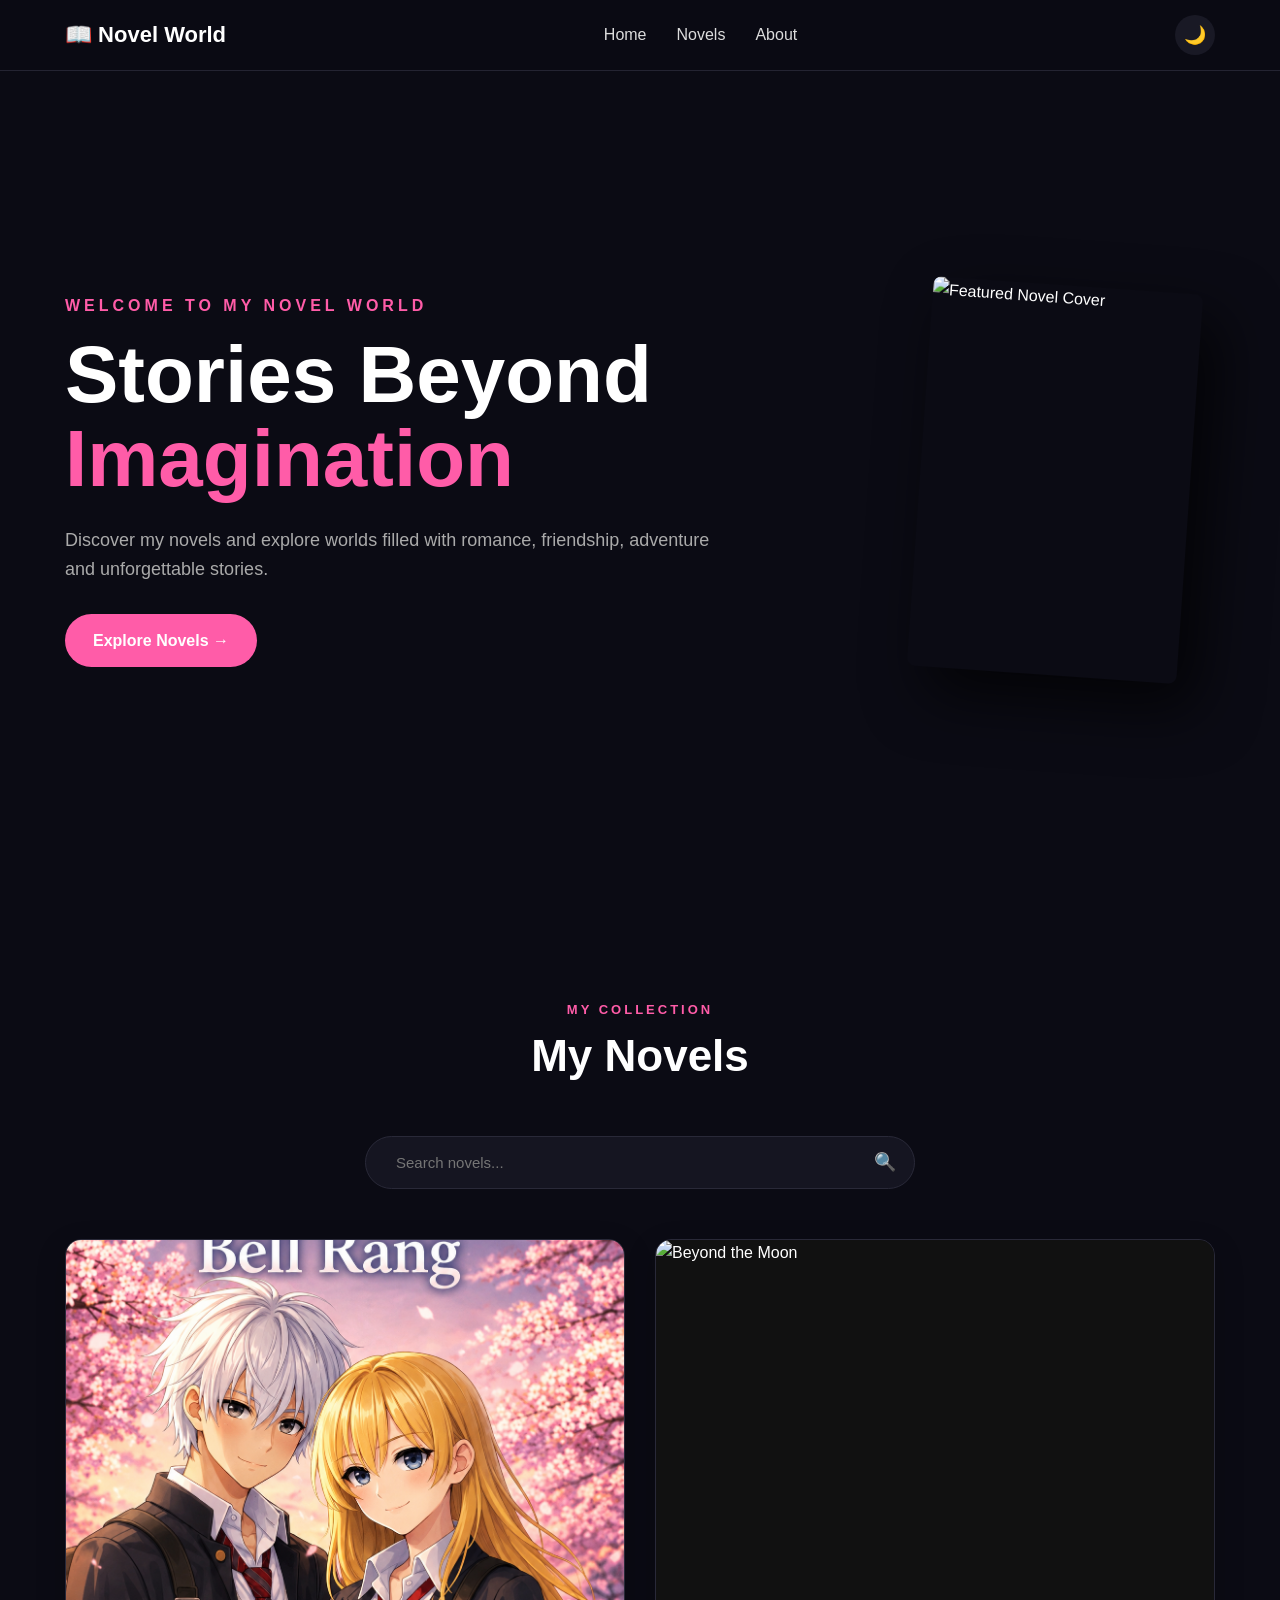
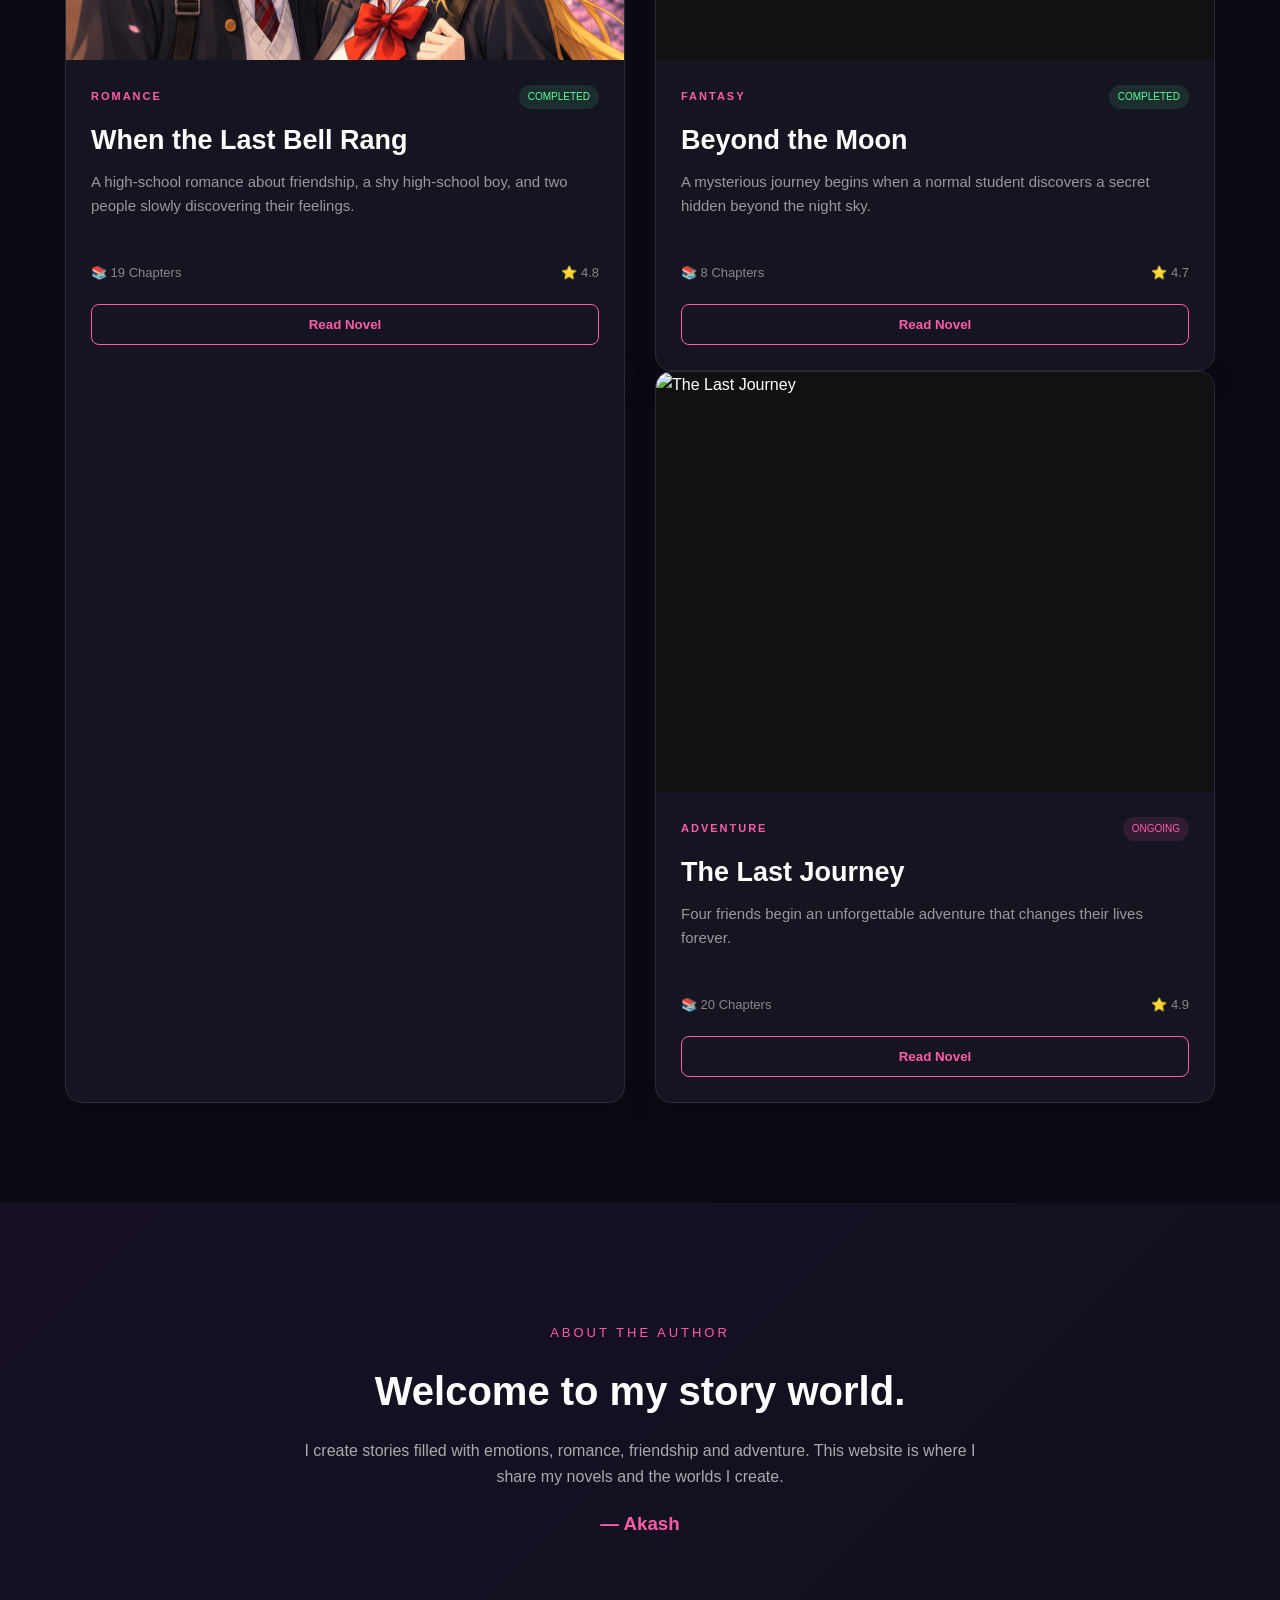
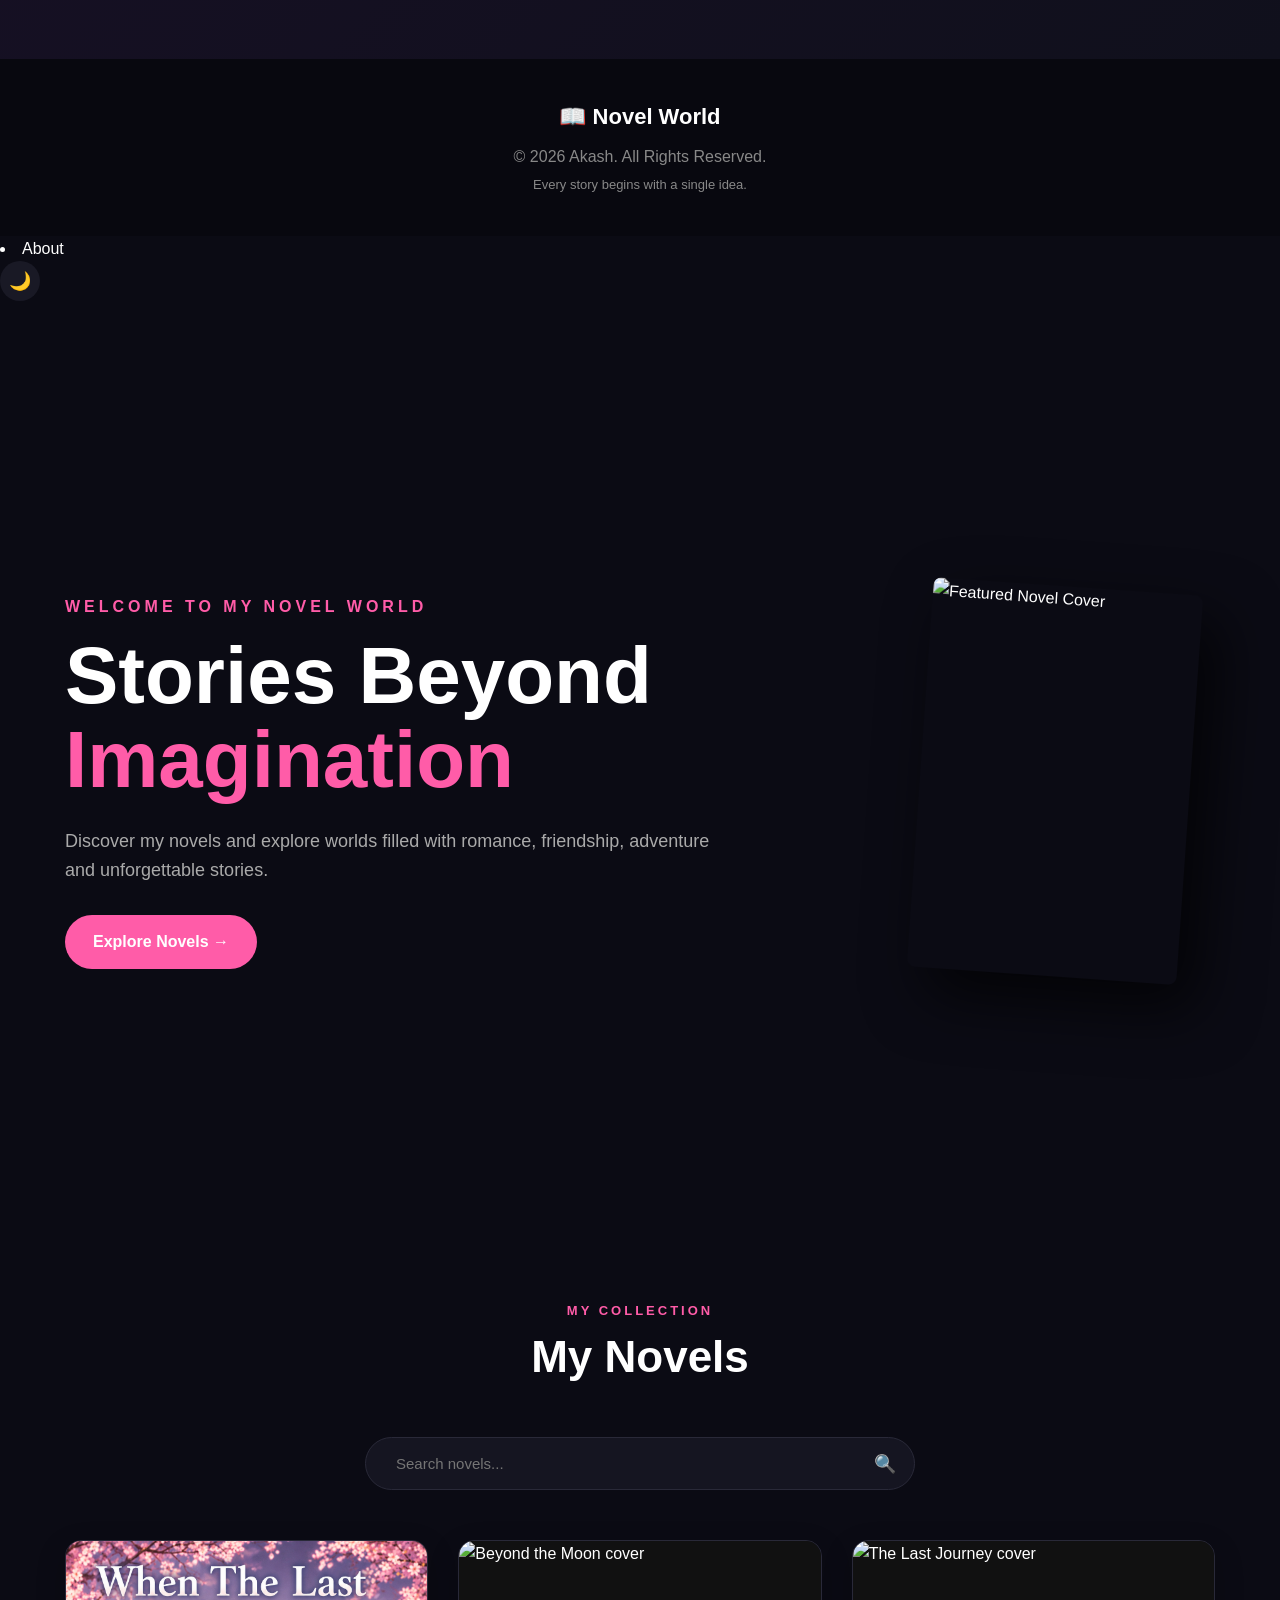
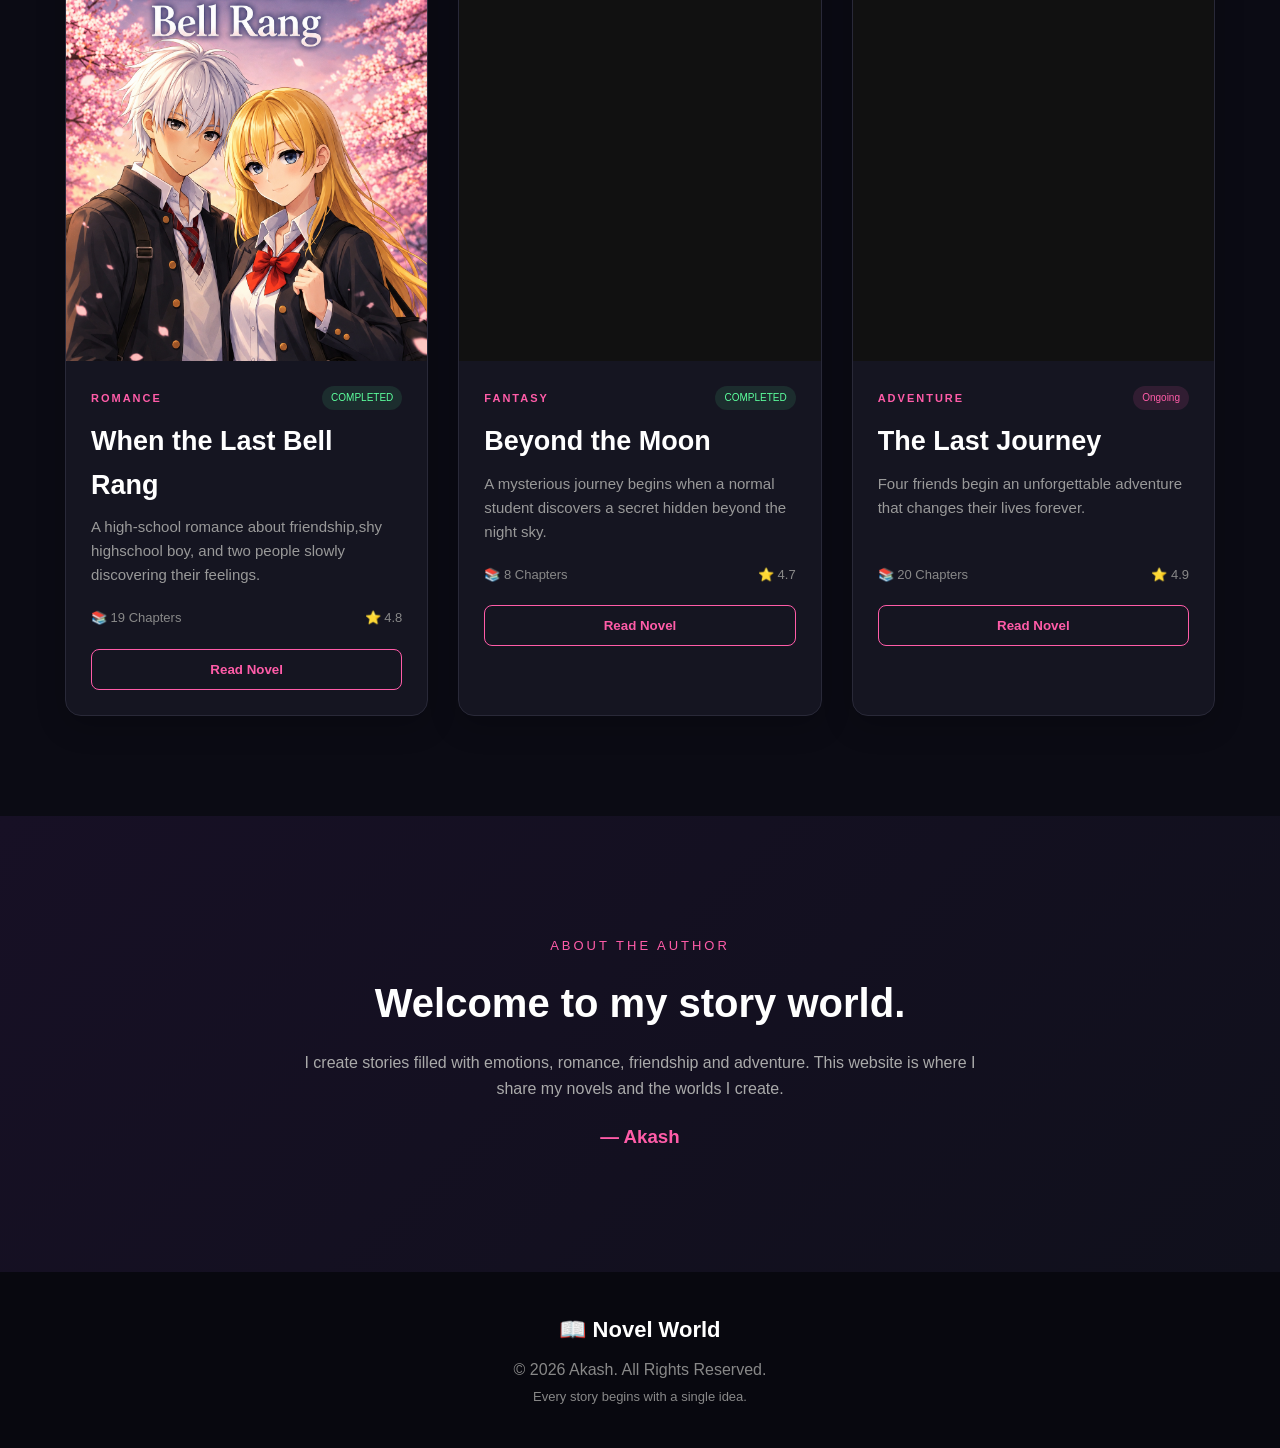
==== index.html @ 4c1ea181 "Update index.html" ====
<!DOCTYPE html>
<html lang="en">

<head>
    <meta charset="UTF-8">
    <meta name="viewport" content="width=device-width, initial-scale=1.0">

    <title>Akash's Novel World</title>

    <link rel="stylesheet" href="style.css">
</head>

<body>

    <!-- Cherry Blossom Particle Layer -->
    <div id="cherry-blossoms"></div>


    <!-- ================= NAVBAR ================= -->

    <header>

        <nav class="navbar">

            <a href="#home" class="logo">
                📖 Novel World
            </a>

            <ul class="nav-links">

                <li>
                    <a href="#home">Home</a>
                </li>

                <li>
                    <a href="#novels">Novels</a>
                </li>

                <li>
                    <a href="#about">About</a>
                </li>

            </ul>

            <button
                id="themeBtn"
                class="theme-btn"
                aria-label="Change theme">
                🌙
            </button>

        </nav>

    </header>


    <!-- ================= HERO ================= -->

    <main>

        <section id="home" class="hero">

            <div class="hero-content">

                <p class="welcome">
                    WELCOME TO MY NOVEL WORLD
                </p>

                <h1>
                    Stories Beyond
                    <span>Imagination</span>
                </h1>

                <p class="hero-description">
                    Discover my novels and explore worlds
                    filled with romance, friendship,
                    adventure and unforgettable stories.
                </p>

                <a
                    href="#novels"
                    class="main-btn">
                    Explore Novels →
                </a>

            </div>


            <div class="hero-book">

                <div class="featured-cover">

                    <img
                        src="images/novel1.jpg"
                        alt="Featured Novel Cover">

                </div>

            </div>

        </section>


        <!-- ================= NOVELS ================= -->

        <section id="novels" class="section">

            <div class="section-title">

                <p>
                    MY COLLECTION
                </p>

                <h2>
                    My Novels
                </h2>

            </div>


            <!-- SEARCH -->

            <div class="search-box">

                <input
                    type="search"
                    id="searchInput"
                    placeholder="Search novels..."
                    autocomplete="off">

                <span>
                    🔍
                </span>

            </div>


            <!-- ================= NOVEL CARDS ================= -->

            <div
                id="novelContainer"
                class="novel-container">


                <!-- ================= NOVEL 1 ================= -->

                <article class="novel-card">

                    <div class="novel-cover">

                        <img
                            src="file_00000000d540820791bed1ce25567cfc.png"
                            alt="When the Last Bell Rang">

                    </div>


                    <div class="novel-info">

                        <div class="novel-top">

                            <span class="genre">
                                ROMANCE
                            </span>

                            <span class="status completed">
                                COMPLETED
                            </span>

                        </div>


                        <h3>
                            When the Last Bell Rang
                        </h3>


                        <p>
                            A high-school romance about
                            friendship, a shy high-school boy,
                            and two people slowly discovering
                            their feelings.
                        </p>


                        <div class="novel-meta">

                            <span>
                                📚 19 Chapters
                            </span>

                            <span>
                                ⭐ 4.8
                            </span>

                        </div>


                        <!-- FIXED BUTTON -->

                        <button
                            class="read-btn"
                            <a href="whenthelastbellrang.html"><a>

                            Read Novel

                        </button>

                    </div>

                </article>


                <!-- ================= NOVEL 2 ================= -->

                <article class="novel-card">

                    <div class="novel-cover">

                        <img
                            src="images/novel2.jpg"
                            alt="Beyond the Moon">

                    </div>


                    <div class="novel-info">

                        <div class="novel-top">

                            <span class="genre">
                                FANTASY
                            </span>

                            <span class="status completed">
                                COMPLETED
                            </span>

                        </div>


                        <h3>
                            Beyond the Moon
                        </h3>


                        <p>
                            A mysterious journey begins
                            when a normal student discovers
                            a secret hidden beyond the
                            night sky.
                        </p>


                        <div class="novel-meta">

                            <span>
                                📚 8 Chapters
                            </span>

                            <span>
                                ⭐ 4.7
                            </span>

                        </div>


                        <button
                            class="read-btn"
                            data-page="beyond-the-moon.html">

                            Read Novel

                        </button>

                    </div>

                </article>


                <!-- ================= NOVEL 3 ================= -->

                <article class="novel-card">

                    <div class="novel-cover">

                        <img
                            src="images/novel3.jpg"
                            alt="The Last Journey">

                    </div>


                    <div class="novel-info">

                        <div class="novel-top">

                            <span class="genre">
                                ADVENTURE
                            </span>

                            <span class="status">
                                ONGOING
                            </span>

                        </div>


                        <h3>
                            The Last Journey
                        </h3>


                        <p>
                            Four friends begin an
                            unforgettable adventure
                            that changes their lives
                            forever.
                        </p>


                        <div class="novel-meta">

                            <span>
                                📚 20 Chapters
                            </span>

                            <span>
                                ⭐ 4.9
                            </span>

                        </div>


                        <button
                            class="read-btn"
                            data-page="the-last-journey.html">

                            Read Novel

                        </button>

                    </div>

                </article>


            </div>


            <!-- NO SEARCH RESULT -->

            <p
                id="noResults"
                class="no-results">

                No novels found.

            </p>

        </section>


        <!-- ================= ABOUT ================= -->

        <section id="about" class="about">

            <div class="about-content">

                <p>
                    ABOUT THE AUTHOR
                </p>

                <h2>
                    Welcome to my story world.
                </h2>

                <p>
                    I create stories filled with
                    emotions, romance, friendship
                    and adventure.

                    This website is where I share
                    my novels and the worlds I create.
                </p>

                <h3>
                    — Akash
                </h3>

            </div>

        </section>

    </main>


    <!-- ================= FOOTER ================= -->

    <footer>

        <div class="logo">
            📖 Novel World
        </div>

        <p>
            © 2026 Akash. All Rights Reserved.
        </p>

        <p class="footer-text">
            Every story begins with a single idea.
        </p>

    </footer>


    <!-- JAVASCRIPT -->

    <script src="script.js"></script>

</body>

            </html>                <li>
                    <a href="#about">About</a>
                </li>

            </ul>

            <button
                id="themeBtn"
                class="theme-btn"
                aria-label="Change theme">
                🌙
            </button>

        </nav>

    </header>


    <!-- ================= HERO ================= -->

    <main>

        <section id="home" class="hero">

            <div class="hero-content">

                <p class="welcome">
                    WELCOME TO MY NOVEL WORLD
                </p>

                <h1>
                    Stories Beyond
                    <span>Imagination</span>
                </h1>

                <p class="hero-description">
                    Discover my novels and explore worlds
                    filled with romance, friendship,
                    adventure and unforgettable stories.
                </p>

                <a
                    href="#novels"
                    class="main-btn">
                    Explore Novels →
                </a>

            </div>


            <div class="hero-book">

                <div class="featured-cover">

                    <img
                        src="images/novel1.jpg"
                        alt="Featured Novel Cover">

                </div>

            </div>

        </section>


        <!-- ================= NOVELS ================= -->

        <section
            id="novels"
            class="section">

            <div class="section-title">

                <p>
                    MY COLLECTION
                </p>

                <h2>
                    My Novels
                </h2>

            </div>


            <!-- SEARCH -->

            <div class="search-box">

                <input
                    type="search"
                    id="searchInput"
                    placeholder="Search novels..."
                    autocomplete="off">

                <span>
                    🔍
                </span>

            </div>


            <!-- NOVEL CARDS -->

            <div
                id="novelContainer"
                class="novel-container">


                <!-- NOVEL 1 -->

                <article class="novel-card">

                    <div class="novel-cover">

                        <img
                            src="file_00000000d540820791bed1ce25567cfc.png"
                            alt="whenthelastbellrang.html">

                    </div>


                    <div class="novel-info">

                        <div class="novel-top">

                            <span class="genre">
                                ROMANCE
                            </span>

                            <span class="status completed">
                                COMPLETED
                            </span>

                        </div>


                        <h3>
                            When the Last Bell Rang
                        </h3>


                        <p>
                            A high-school romance about
                            friendship,shy highschool boy,
                            and two people slowly discovering
                            their feelings.
                        </p>


                        <div class="novel-meta">

                            <span>
                                📚 19 Chapters
                            </span>

                            <span>
                                ⭐ 4.8
                            </span>

                        </div>


                        <button
                            class="read-btn"
                            data-novel="whenthelastbellrang.html">

                            Read Novel

                        </button>

                    </div>

                </article>


                <!-- NOVEL 2 -->

                <article class="novel-card">

                    <div class="novel-cover">

                        <img
                            src="images/novel2.jpg"
                            alt="Beyond the Moon cover">

                    </div>


                    <div class="novel-info">

                        <div class="novel-top">

                            <span class="genre">
                                FANTASY
                            </span>

                            <span class="status completed">
                                COMPLETED
                            </span>

                        </div>


                        <h3>
                            Beyond the Moon
                        </h3>


                        <p>
                            A mysterious journey begins
                            when a normal student discovers
                            a secret hidden beyond the
                            night sky.
                        </p>


                        <div class="novel-meta">

                            <span>
                                📚 8 Chapters
                            </span>

                            <span>
                                ⭐ 4.7
                            </span>

                        </div>


                        <button
                            class="read-btn"
                            data-novel="Beyond the Moon">

                            Read Novel

                        </button>

                    </div>

                </article>


                <!-- NOVEL 3 -->

                <article class="novel-card">

                    <div class="novel-cover">

                        <img
                            src="images/novel3.jpg"
                            alt="The Last Journey cover">

                    </div>


                    <div class="novel-info">

                        <div class="novel-top">

                            <span class="genre">
                                ADVENTURE
                            </span>

                            <span class="status ">
                                Ongoing
                            </span>

                        </div>


                        <h3>
                            The Last Journey
                        </h3>


                        <p>
                            Four friends begin an
                            unforgettable adventure
                            that changes their lives
                            forever.
                        </p>


                        <div class="novel-meta">

                            <span>
                                📚 20 Chapters
                            </span>

                            <span>
                                ⭐ 4.9
                            </span>

                        </div>


                        <button
                            class="read-btn"
                            data-novel="The Last Journey">

                            Read Novel

                        </button>

                    </div>

                </article>


            </div>


            <!-- NO SEARCH RESULT -->

            <p
                id="noResults"
                class="no-results">

                No novels found.

            </p>

        </section>


        <!-- ================= ABOUT ================= -->

        <section
            id="about"
            class="about">

            <div class="about-content">

                <p>
                    ABOUT THE AUTHOR
                </p>

                <h2>
                    Welcome to my story world.
                </h2>

                <p>
                    I create stories filled with
                    emotions, romance, friendship
                    and adventure.

                    This website is where I share
                    my novels and the worlds I create.
                </p>

                <h3>
                    — Akash
                </h3>

            </div>

        </section>

    </main>


    <!-- ================= FOOTER ================= -->

    <footer>

        <div class="logo">
            📖 Novel World
        </div>

        <p>
            © 2026 Akash. All Rights Reserved.
        </p>

        <p class="footer-text">
            Every story begins with a single idea.
        </p>

    </footer>


    <script src="script.js"></script>

</body>

</html>
---- style.css ----
/* =========================
   RESET
========================= */

* {
    margin: 0;
    padding: 0;
    box-sizing: border-box;
    scroll-behavior: smooth;
}


/* =========================
   BODY
========================= */

body {

    font-family:
        Arial,
        Helvetica,
        sans-serif;

    background: #0b0b14;

    color: #ffffff;

    line-height: 1.6;

    transition: 0.3s;

}

/* =========================
   CHERRY BLOSSOM PARTICLES
========================= */

#cherry-blossoms {
    position: fixed;
    inset: 0;

    width: 100%;
    height: 100%;

    pointer-events: none;

    overflow: hidden;

    z-index: 999;
}


/* Individual petal */

.cherry-petal {
    position: absolute;

    top: -40px;

    width: 12px;
    height: 9px;

    background: #ffb7d5;

    border-radius: 100% 0 100% 0;

    opacity: 0.8;

    filter:
        drop-shadow(
            0 0 3px rgba(255, 150, 190, 0.5)
        );

    animation:
        petalFall linear infinite,
        petalSway ease-in-out infinite alternate;

}


/* Falling movement */

@keyframes petalFall {

    0% {

        transform:
            translate3d(
                0,
                -50px,
                0
            )
            rotate(0deg);

    }

    100% {

        transform:
            translate3d(
                var(--fall-x),
                110vh,
                0
            )
            rotate(720deg);

    }

}


/* Side-to-side movement */

@keyframes petalSway {

    0% {

        margin-left: -30px;

    }

    100% {

        margin-left: 30px;

    }

}


/* =========================
   LINKS
========================= */

a {
    text-decoration: none;
    color: inherit;
}


/* =========================
   NAVBAR
========================= */

header {

    position: fixed;

    top: 0;
    left: 0;

    width: 100%;

    z-index: 1000;

    background:
        rgba(11, 11, 20, 0.88);

    backdrop-filter: blur(12px);

    border-bottom:
        1px solid #242432;

}


.navbar {

    max-width: 1200px;

    height: 70px;

    margin: auto;

    padding: 0 25px;

    display: flex;

    align-items: center;

    justify-content: space-between;

}


.logo {

    font-size: 22px;

    font-weight: bold;

}


.nav-links {

    list-style: none;

    display: flex;

    gap: 30px;

}


.nav-links a {

    color: #dddddd;

    transition: 0.3s;

}


.nav-links a:hover {

    color: #ff5ca8;

}


.theme-btn {

    border: none;

    background: #191925;

    color: white;

    width: 40px;

    height: 40px;

    border-radius: 50%;

    cursor: pointer;

    font-size: 18px;

}


/* =========================
   HERO
========================= */

.hero {

    min-height: 100vh;

    max-width: 1200px;

    margin: auto;

    padding:
        120px 25px 60px;

    display: flex;

    align-items: center;

    justify-content: space-between;

    gap: 60px;

}


.hero-content {

    max-width: 650px;

}


.welcome {

    color: #ff5ca8;

    font-weight: bold;

    letter-spacing: 4px;

    margin-bottom: 15px;

}


.hero h1 {

    font-size:
        clamp(45px, 7vw, 80px);

    line-height: 1.05;

    margin-bottom: 25px;

}


.hero h1 span {

    color: #ff5ca8;

}


.hero-description {

    color: #aaaaaa;

    font-size: 18px;

    margin-bottom: 30px;

}


.main-btn {

    display: inline-block;

    background: #ff5ca8;

    padding: 14px 28px;

    border-radius: 30px;

    font-weight: bold;

    transition: 0.3s;

}


.main-btn:hover {

    transform: translateY(-4px);

    box-shadow:
        0 10px 30px
        rgba(255, 92, 168, 0.3);

}


/* =========================
   FEATURED COVER
========================= */

.hero-book {

    width: 320px;

    height: 450px;

    display: flex;

    justify-content: center;

    align-items: center;

}


.featured-cover {

    width: 270px;

    height: 390px;

    overflow: hidden;

    border-radius: 8px;

    transform: rotate(4deg);

    box-shadow:
        20px 25px 60px
        rgba(0, 0, 0, 0.7);

    transition: 0.4s;

}


.featured-cover:hover {

    transform:
        rotate(0deg)
        scale(1.04);

}


.featured-cover img {

    width: 100%;

    height: 100%;

    object-fit: cover;

    display: block;

}


/* =========================
   SECTION
========================= */

.section {

    max-width: 1200px;

    margin: auto;

    padding: 100px 25px;

}


.section-title {

    text-align: center;

    margin-bottom: 45px;

}


.section-title p {

    color: #ff5ca8;

    letter-spacing: 3px;

    font-size: 13px;

    font-weight: bold;

}


.section-title h2 {

    font-size: 44px;

}


/* =========================
   SEARCH
========================= */

.search-box {

    max-width: 550px;

    margin:
        0 auto 50px;

    display: flex;

    align-items: center;

    background: #151521;

    border:
        1px solid #292938;

    padding: 5px 18px;

    border-radius: 30px;

}


.search-box input {

    flex: 1;

    background: transparent;

    border: none;

    outline: none;

    color: white;

    padding: 12px;

    font-size: 15px;

}


.search-box span {

    font-size: 18px;

}


/* =========================
   NOVEL GRID
========================= */

.novel-container {

    display: grid;

    grid-template-columns:
        repeat(
            auto-fit,
            minmax(320px, 1fr)
        );

    gap: 30px;

}


/* =========================
   NOVEL CARD
========================= */

.novel-card {

    background: #151521;

    border:
        1px solid #292938;

    border-radius: 16px;

    overflow: hidden;

    transition: 0.35s;

    box-shadow:
        0 10px 30px
        rgba(0, 0, 0, 0.2);

}


.novel-card:hover {

    transform:
        translateY(-10px);

    border-color: #ff5ca8;

    box-shadow:
        0 20px 50px
        rgba(0, 0, 0, 0.4);

}


/* =========================
   NOVEL COVER
========================= */

.novel-cover {

    width: 100%;

    height: 420px;

    overflow: hidden;

    background: #111;

}


.novel-cover img {

    width: 100%;

    height: 100%;

    object-fit: cover;

    display: block;

    transition: 0.5s;

}


.novel-card:hover
.novel-cover img {

    transform:
        scale(1.05);

}


/* =========================
   NOVEL INFO
========================= */

.novel-info {

    padding: 25px;

}


.novel-top {

    display: flex;

    align-items: center;

    justify-content: space-between;

    margin-bottom: 10px;

}


.genre {

    color: #ff5ca8;

    font-size: 11px;

    font-weight: bold;

    letter-spacing: 2px;

}


.status {

    font-size: 10px;

    padding: 4px 9px;

    border-radius: 20px;

    background:
        rgba(255, 92, 168, 0.12);

    color: #ff5ca8;

}


.status.completed {

    color: #5cff9d;

    background:
        rgba(92, 255, 157, 0.1);

}


.novel-info h3 {

    font-size: 27px;

    margin: 8px 0;

}


.novel-info > p {

    color: #999999;

    font-size: 15px;

    min-height: 75px;

    margin-bottom: 18px;

}


.novel-meta {

    display: flex;

    justify-content: space-between;

    color: #888888;

    font-size: 13px;

    margin-bottom: 20px;

}


/* =========================
   READ BUTTON
========================= */

.read-btn {

    width: 100%;

    padding: 12px;

    border:
        1px solid #ff5ca8;

    background: transparent;

    color: #ff5ca8;

    border-radius: 8px;

    cursor: pointer;

    font-weight: bold;

    transition: 0.3s;

}


.read-btn:hover {

    background: #ff5ca8;

    color: white;

}


/* =========================
   NO RESULTS
========================= */

.no-results {

    display: none;

    text-align: center;

    color: #888;

    padding: 40px;

}


/* =========================
   ABOUT
========================= */

.about {

    padding: 120px 25px;

    background:
        linear-gradient(
            135deg,
            #171025,
            #10101c
        );

    text-align: center;

}


.about-content {

    max-width: 700px;

    margin: auto;

}


.about-content > p:first-child {

    color: #ff5ca8;

    letter-spacing: 3px;

    font-size: 13px;

}


.about h2 {

    font-size: 40px;

    margin: 15px 0;

}


.about-content > p:not(:first-child) {

    color: #aaaaaa;

}


.about h3 {

    color: #ff5ca8;

    margin-top: 20px;

}


/* =========================
   FOOTER
========================= */

footer {

    padding: 40px 25px;

    text-align: center;

    background: #08080f;

    color: #888888;

}


footer .logo {

    color: white;

    margin-bottom: 10px;

}


.footer-text {

    margin-top: 5px;

    font-size: 13px;

}


/* =========================
   LIGHT MODE
========================= */

body.light {

    background: #f5f5f7;

    color: #17171f;

}


body.light header {

    background:
        rgba(255, 255, 255, 0.9);

}


body.light .nav-links a {

    color: #333333;

}


body.light .theme-btn {

    background: #eeeeee;

    color: #222222;

}


body.light .novel-card,
body.light .search-box {

    background: white;

    border-color: #dddddd;

}


body.light .novel-info > p {

    color: #666666;

}


body.light .search-box input {

    color: #222222;

}


body.light footer {

    background: #e9e9ed;

}


/* =========================
   MOBILE
========================= */

@media (max-width: 768px) {

    .nav-links {

        display: none;

    }


    .hero {

        flex-direction: column;

        text-align: center;

        padding-top: 120px;

    }


    .hero-book {

        width: 100%;

    }


    .section {

        padding: 70px 20px;

    }


    .section-title h2 {

        font-size: 36px;

    }


    .novel-container {

        grid-template-columns: 1fr;

    }


    .novel-cover {

        height: 450px;

    }


    .about h2 {

        font-size: 32px;

    }

}
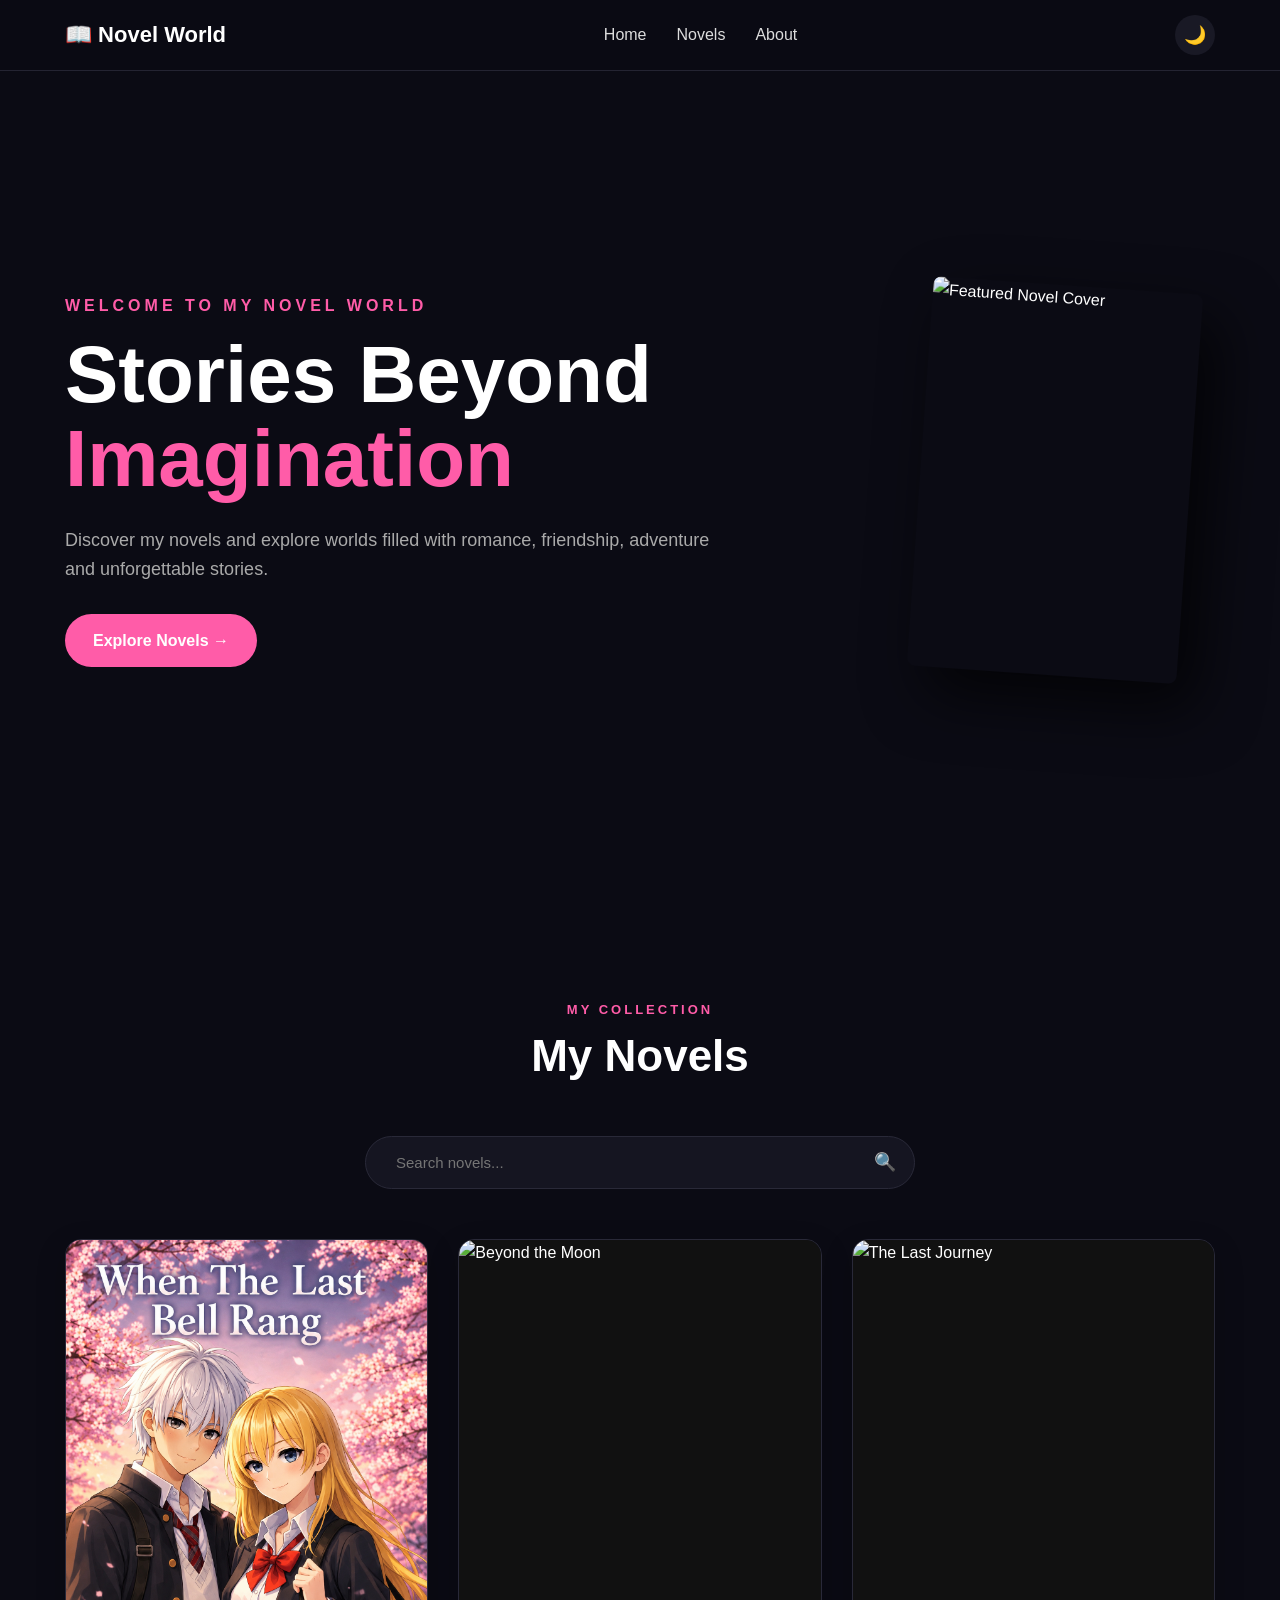
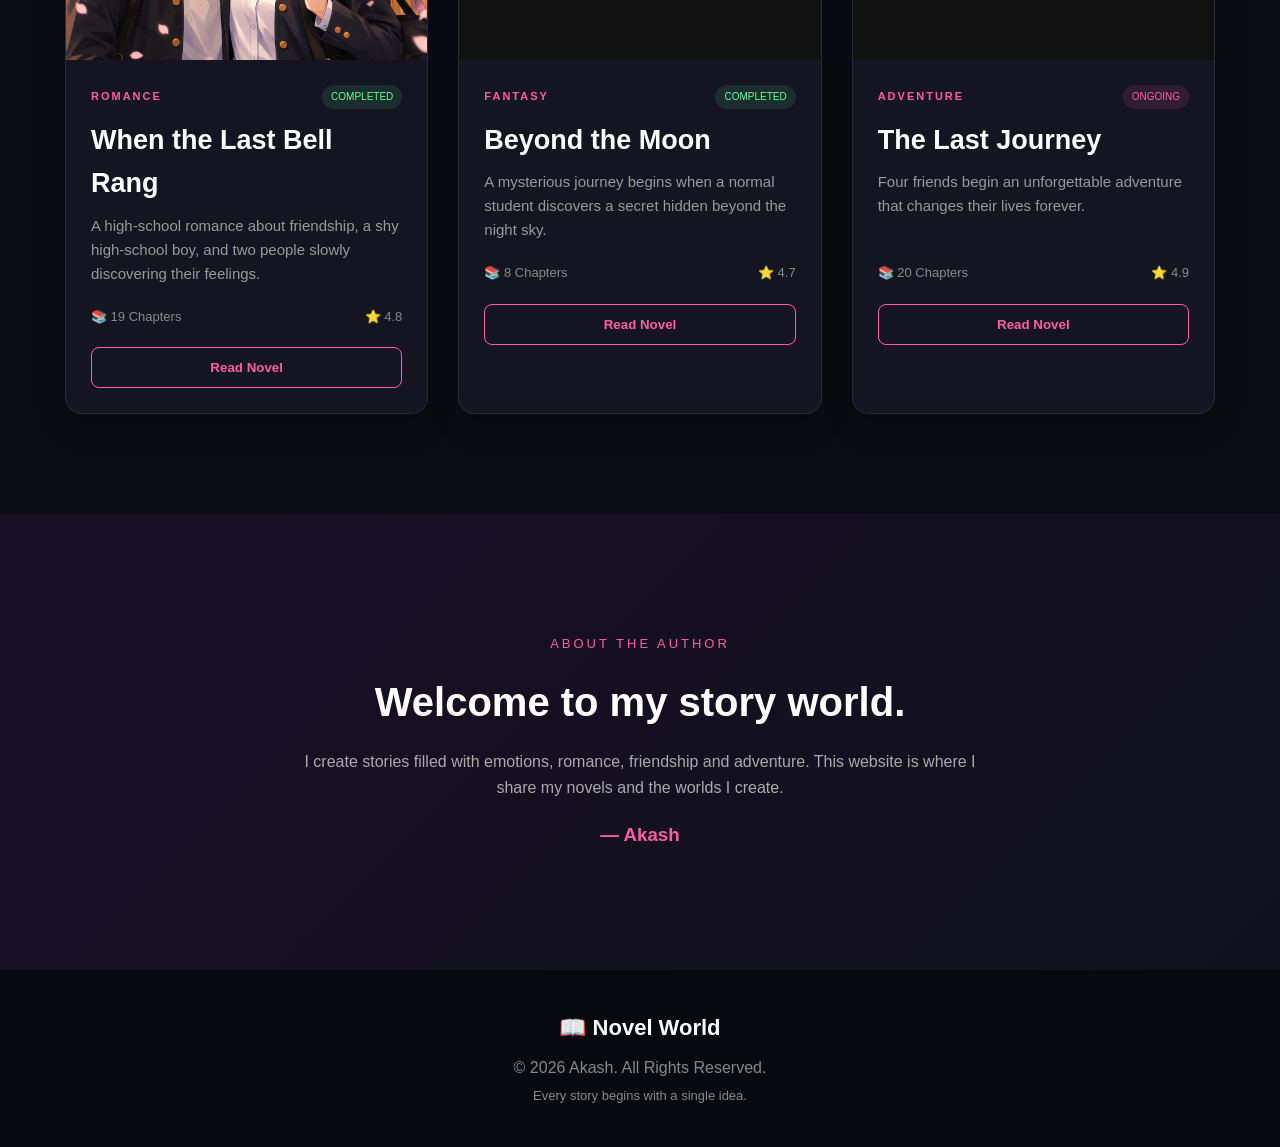
==== commit 19d964d8: "Clean up index.html by removing unused sections Removed unused navigation elements, hero section, an" ====
--- a/index.html
+++ b/index.html
@@ -200,7 +200,7 @@
 
                         <button
                             class="read-btn"
-                            <a href="whenthelastbellrang.html"><a>
+                            data-page="whenthelastbellrang.html">
 
                             Read Novel
 
@@ -420,388 +420,4 @@
 
 </body>
 
-            </html>                <li>
-                    <a href="#about">About</a>
-                </li>
-
-            </ul>
-
-            <button
-                id="themeBtn"
-                class="theme-btn"
-                aria-label="Change theme">
-                🌙
-            </button>
-
-        </nav>
-
-    </header>
-
-
-    <!-- ================= HERO ================= -->
-
-    <main>
-
-        <section id="home" class="hero">
-
-            <div class="hero-content">
-
-                <p class="welcome">
-                    WELCOME TO MY NOVEL WORLD
-                </p>
-
-                <h1>
-                    Stories Beyond
-                    <span>Imagination</span>
-                </h1>
-
-                <p class="hero-description">
-                    Discover my novels and explore worlds
-                    filled with romance, friendship,
-                    adventure and unforgettable stories.
-                </p>
-
-                <a
-                    href="#novels"
-                    class="main-btn">
-                    Explore Novels →
-                </a>
-
-            </div>
-
-
-            <div class="hero-book">
-
-                <div class="featured-cover">
-
-                    <img
-                        src="images/novel1.jpg"
-                        alt="Featured Novel Cover">
-
-                </div>
-
-            </div>
-
-        </section>
-
-
-        <!-- ================= NOVELS ================= -->
-
-        <section
-            id="novels"
-            class="section">
-
-            <div class="section-title">
-
-                <p>
-                    MY COLLECTION
-                </p>
-
-                <h2>
-                    My Novels
-                </h2>
-
-            </div>
-
-
-            <!-- SEARCH -->
-
-            <div class="search-box">
-
-                <input
-                    type="search"
-                    id="searchInput"
-                    placeholder="Search novels..."
-                    autocomplete="off">
-
-                <span>
-                    🔍
-                </span>
-
-            </div>
-
-
-            <!-- NOVEL CARDS -->
-
-            <div
-                id="novelContainer"
-                class="novel-container">
-
-
-                <!-- NOVEL 1 -->
-
-                <article class="novel-card">
-
-                    <div class="novel-cover">
-
-                        <img
-                            src="file_00000000d540820791bed1ce25567cfc.png"
-                            alt="whenthelastbellrang.html">
-
-                    </div>
-
-
-                    <div class="novel-info">
-
-                        <div class="novel-top">
-
-                            <span class="genre">
-                                ROMANCE
-                            </span>
-
-                            <span class="status completed">
-                                COMPLETED
-                            </span>
-
-                        </div>
-
-
-                        <h3>
-                            When the Last Bell Rang
-                        </h3>
-
-
-                        <p>
-                            A high-school romance about
-                            friendship,shy highschool boy,
-                            and two people slowly discovering
-                            their feelings.
-                        </p>
-
-
-                        <div class="novel-meta">
-
-                            <span>
-                                📚 19 Chapters
-                            </span>
-
-                            <span>
-                                ⭐ 4.8
-                            </span>
-
-                        </div>
-
-
-                        <button
-                            class="read-btn"
-                            data-novel="whenthelastbellrang.html">
-
-                            Read Novel
-
-                        </button>
-
-                    </div>
-
-                </article>
-
-
-                <!-- NOVEL 2 -->
-
-                <article class="novel-card">
-
-                    <div class="novel-cover">
-
-                        <img
-                            src="images/novel2.jpg"
-                            alt="Beyond the Moon cover">
-
-                    </div>
-
-
-                    <div class="novel-info">
-
-                        <div class="novel-top">
-
-                            <span class="genre">
-                                FANTASY
-                            </span>
-
-                            <span class="status completed">
-                                COMPLETED
-                            </span>
-
-                        </div>
-
-
-                        <h3>
-                            Beyond the Moon
-                        </h3>
-
-
-                        <p>
-                            A mysterious journey begins
-                            when a normal student discovers
-                            a secret hidden beyond the
-                            night sky.
-                        </p>
-
-
-                        <div class="novel-meta">
-
-                            <span>
-                                📚 8 Chapters
-                            </span>
-
-                            <span>
-                                ⭐ 4.7
-                            </span>
-
-                        </div>
-
-
-                        <button
-                            class="read-btn"
-                            data-novel="Beyond the Moon">
-
-                            Read Novel
-
-                        </button>
-
-                    </div>
-
-                </article>
-
-
-                <!-- NOVEL 3 -->
-
-                <article class="novel-card">
-
-                    <div class="novel-cover">
-
-                        <img
-                            src="images/novel3.jpg"
-                            alt="The Last Journey cover">
-
-                    </div>
-
-
-                    <div class="novel-info">
-
-                        <div class="novel-top">
-
-                            <span class="genre">
-                                ADVENTURE
-                            </span>
-
-                            <span class="status ">
-                                Ongoing
-                            </span>
-
-                        </div>
-
-
-                        <h3>
-                            The Last Journey
-                        </h3>
-
-
-                        <p>
-                            Four friends begin an
-                            unforgettable adventure
-                            that changes their lives
-                            forever.
-                        </p>
-
-
-                        <div class="novel-meta">
-
-                            <span>
-                                📚 20 Chapters
-                            </span>
-
-                            <span>
-                                ⭐ 4.9
-                            </span>
-
-                        </div>
-
-
-                        <button
-                            class="read-btn"
-                            data-novel="The Last Journey">
-
-                            Read Novel
-
-                        </button>
-
-                    </div>
-
-                </article>
-
-
-            </div>
-
-
-            <!-- NO SEARCH RESULT -->
-
-            <p
-                id="noResults"
-                class="no-results">
-
-                No novels found.
-
-            </p>
-
-        </section>
-
-
-        <!-- ================= ABOUT ================= -->
-
-        <section
-            id="about"
-            class="about">
-
-            <div class="about-content">
-
-                <p>
-                    ABOUT THE AUTHOR
-                </p>
-
-                <h2>
-                    Welcome to my story world.
-                </h2>
-
-                <p>
-                    I create stories filled with
-                    emotions, romance, friendship
-                    and adventure.
-
-                    This website is where I share
-                    my novels and the worlds I create.
-                </p>
-
-                <h3>
-                    — Akash
-                </h3>
-
-            </div>
-
-        </section>
-
-    </main>
-
-
-    <!-- ================= FOOTER ================= -->
-
-    <footer>
-
-        <div class="logo">
-            📖 Novel World
-        </div>
-
-        <p>
-            © 2026 Akash. All Rights Reserved.
-        </p>
-
-        <p class="footer-text">
-            Every story begins with a single idea.
-        </p>
-
-    </footer>
-
-
-    <script src="script.js"></script>
-
-</body>
-
-</html>
+    </html>
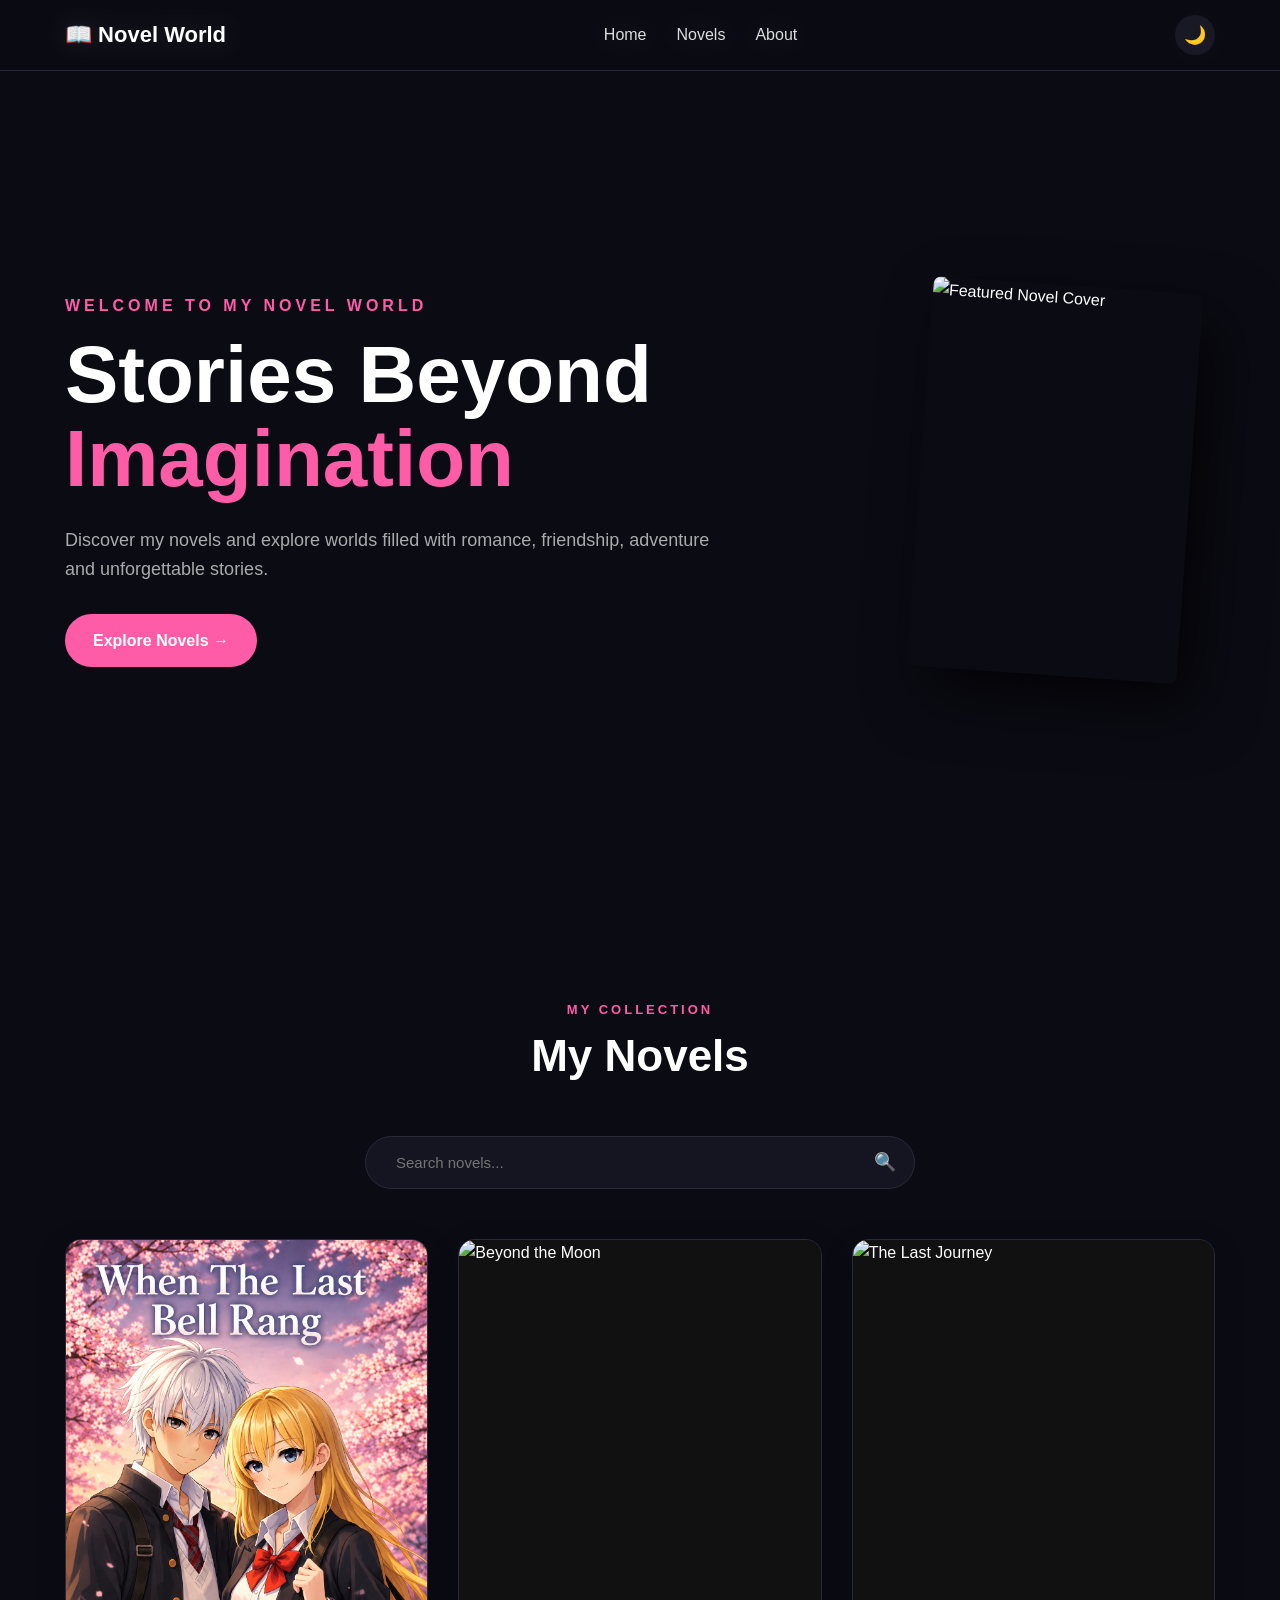
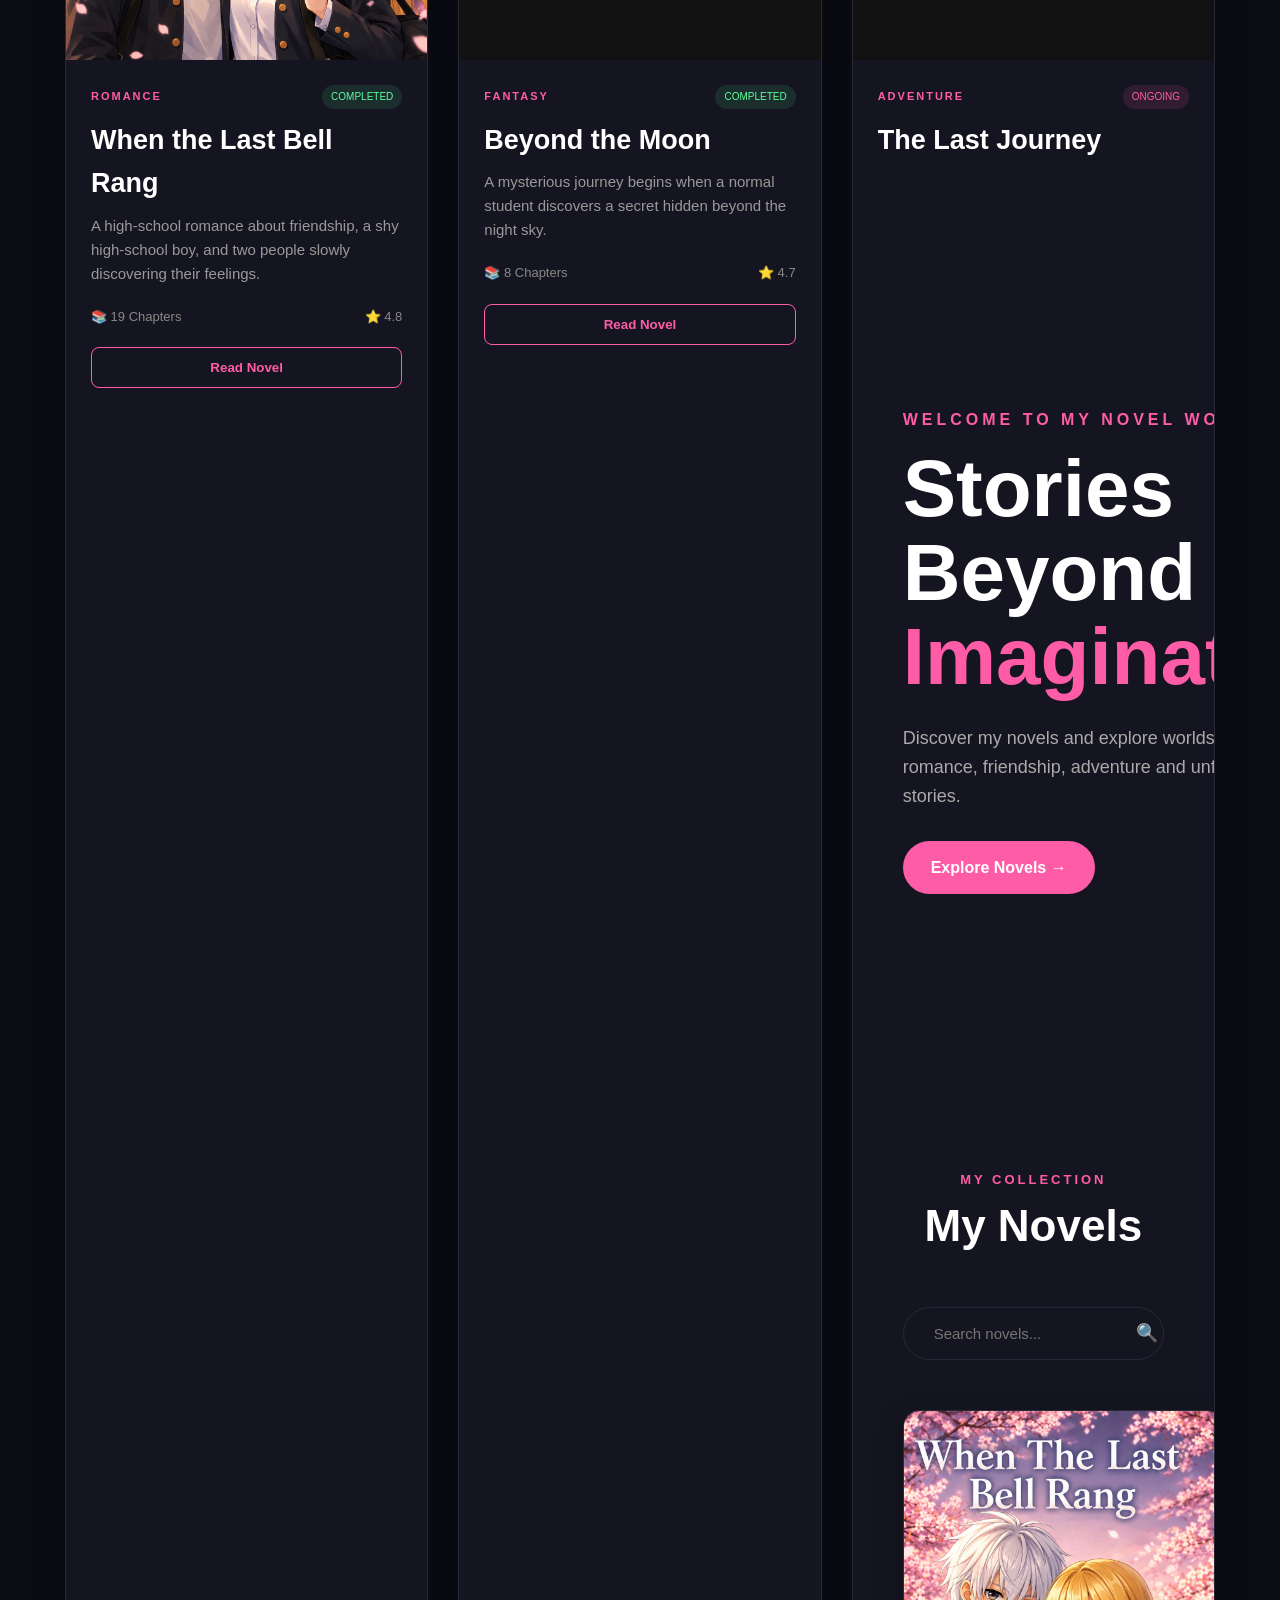
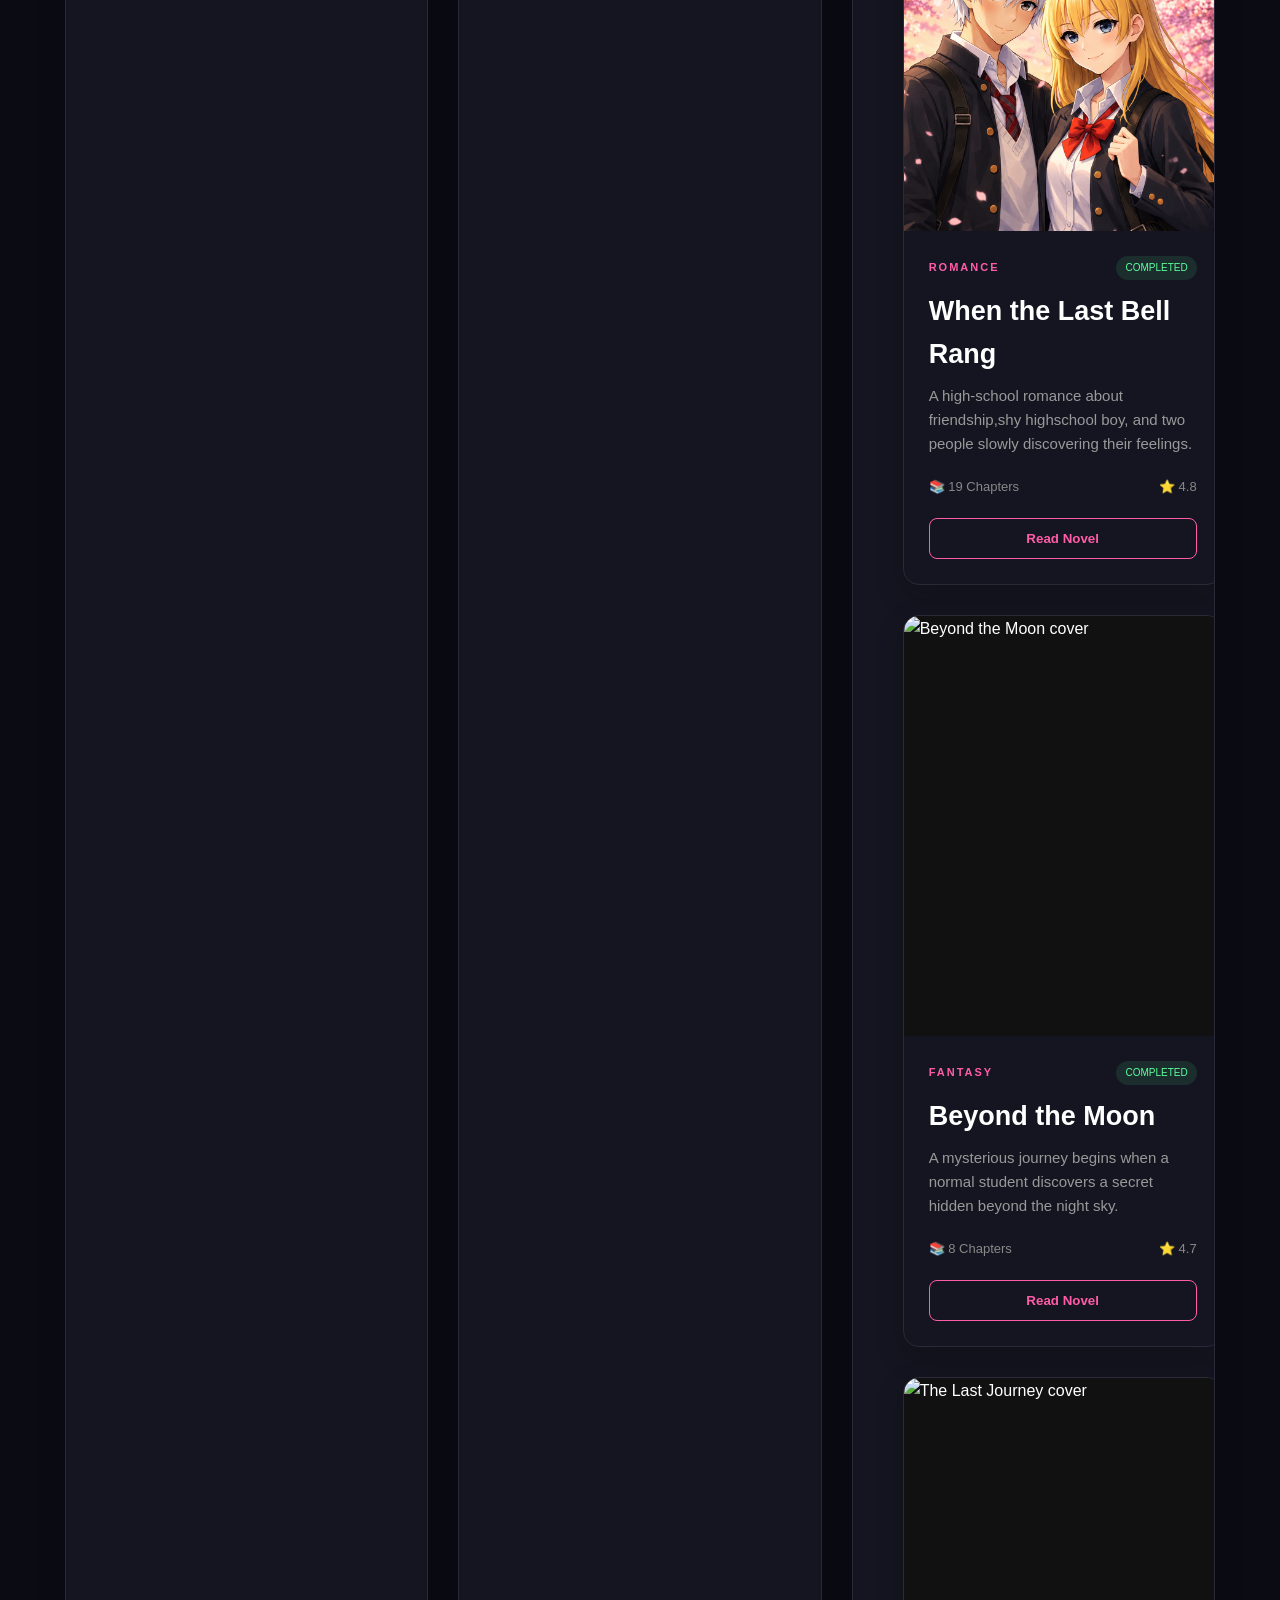
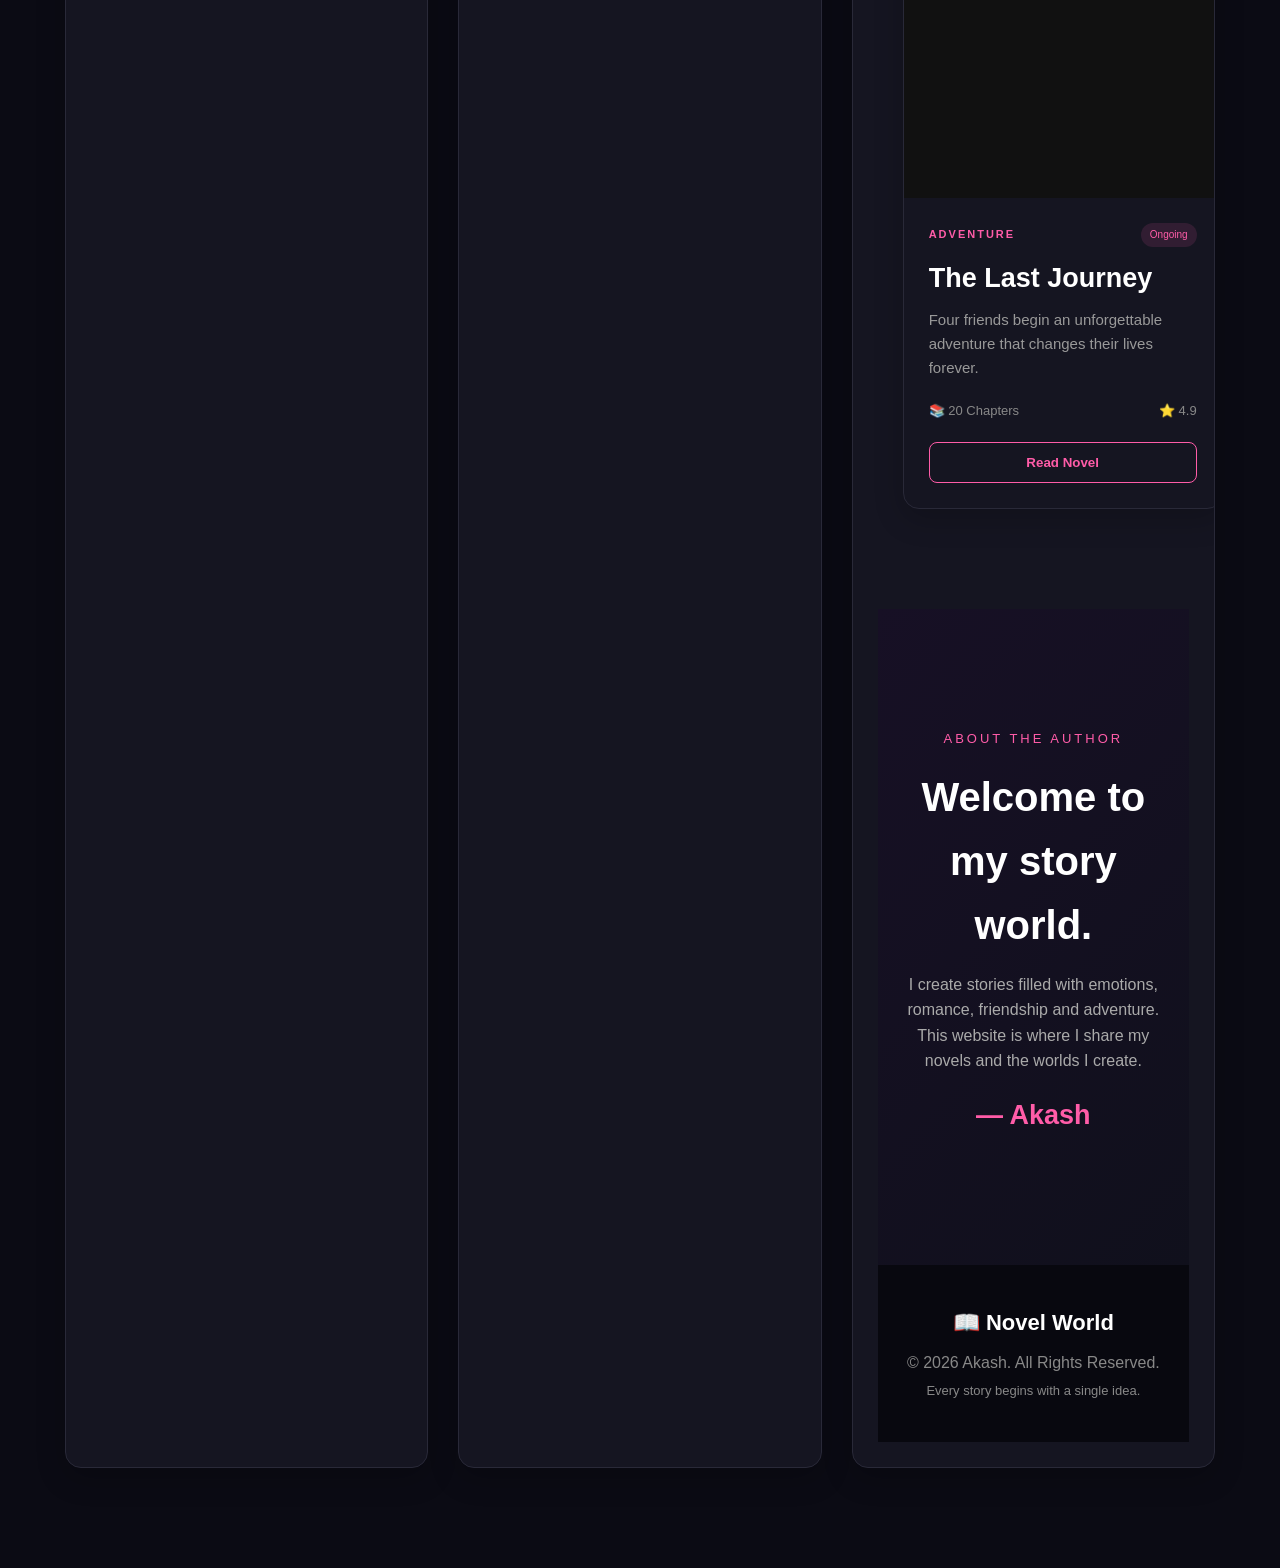
==== commit c7ae6372: "Refactor index.html with HTML structure and content Added basic HTML structure, including head and b" ====
--- a/index.html
+++ b/index.html
@@ -309,115 +309,414 @@
                         <h3>
                             The Last Journey
                         </h3>
-
-
-                        <p>
-                            Four friends begin an
-                            unforgettable adventure
-                            that changes their lives
-                            forever.
-                        </p>
-
-
-                        <div class="novel-meta">
-
-                            <span>
-                                📚 20 Chapters
-                            </span>
-
-                            <span>
-                                ⭐ 4.9
-                            </span>
-
-                        </div>
-
-
-                        <button
-                            class="read-btn"
-                            data-page="the-last-journey.html">
-
-                            Read Novel
-
-                        </button>
-
-                    </div>
-
-                </article>
-
-
-            </div>
-
-
-            <!-- NO SEARCH RESULT -->
-
-            <p
-                id="noResults"
-                class="no-results">
-
-                No novels found.
-
-            </p>
-
-        </section>
-
-
-        <!-- ================= ABOUT ================= -->
-
-        <section id="about" class="about">
-
-            <div class="about-content">
-
-                <p>
-                    ABOUT THE AUTHOR
-                </p>
-
-                <h2>
-                    Welcome to my story world.
-                </h2>
-
-                <p>
-                    I create stories filled with
-                    emotions, romance, friendship
-                    and adventure.
-
-                    This website is where I share
-                    my novels and the worlds I create.
-                </p>
-
-                <h3>
-                    — Akash
-                </h3>
-
-            </div>
-
-        </section>
-
-    </main>
-
-
-    <!-- ================= FOOTER ================= -->
-
-    <footer>
-
-        <div class="logo">
-            📖 Novel World
-        </div>
-
-        <p>
-            © 2026 Akash. All Rights Reserved.
-        </p>
-
-        <p class="footer-text">
-            Every story begins with a single idea.
-        </p>
-
-    </footer>
-
-
-    <!-- JAVASCRIPT -->
-
-    <script src="script.js"></script>
-
-</body>
-
-    </html>
+<!DOCTYPE html>  <html lang="en">  <head>  
+    <meta charset="UTF-8">  
+    <meta name="viewport" content="width=device-width, initial-scale=1.0">  <title>Akash's Novel World</title>  
+
+<link rel="stylesheet" href="style.css">
+
+</head>  <body>  
+  <!-- Cherry Blossom Particle Layer -->  
+<div id="cherry-blossoms"></div>  <!-- ================= NAVBAR ================= -->  
+
+<header>  
+
+    <nav class="navbar">  
+
+        <a href="#home" class="logo">  
+            📖 Novel World  
+        </a>  
+
+        <ul class="nav-links">  
+
+            <li>  
+                <a href="#home">Home</a>  
+            </li>  
+
+            <li>  
+                <a href="#novels">Novels</a>  
+            </li>  
+
+            <li>  
+                <a href="#about">About</a>  
+            </li>  
+
+        </ul>  
+
+        <button  
+            id="themeBtn"  
+            class="theme-btn"  
+            aria-label="Change theme">  
+            🌙  
+        </button>  
+
+    </nav>  
+
+</header>  
+
+
+<!-- ================= HERO ================= -->  
+
+<main>  
+
+    <section id="home" class="hero">  
+
+        <div class="hero-content">  
+
+            <p class="welcome">  
+                WELCOME TO MY NOVEL WORLD  
+            </p>  
+
+            <h1>  
+                Stories Beyond  
+                <span>Imagination</span>  
+            </h1>  
+
+            <p class="hero-description">  
+                Discover my novels and explore worlds  
+                filled with romance, friendship,  
+                adventure and unforgettable stories.  
+            </p>  
+
+            <a  
+                href="#novels"  
+                class="main-btn">  
+                Explore Novels →  
+            </a>  
+
+        </div>  
+
+
+        <div class="hero-book">  
+
+            <div class="featured-cover">  
+
+                <img  
+                    src="images/novel1.jpg"  
+                    alt="Featured Novel Cover">  
+
+            </div>  
+
+        </div>  
+
+    </section>  
+
+
+    <!-- ================= NOVELS ================= -->  
+
+    <section  
+        id="novels"  
+        class="section">  
+
+        <div class="section-title">  
+
+            <p>  
+                MY COLLECTION  
+            </p>  
+
+            <h2>  
+                My Novels  
+            </h2>  
+
+        </div>  
+
+
+        <!-- SEARCH -->  
+
+        <div class="search-box">  
+
+            <input  
+                type="search"  
+                id="searchInput"  
+                placeholder="Search novels..."  
+                autocomplete="off">  
+
+            <span>  
+                🔍  
+            </span>  
+
+        </div>  
+
+
+        <!-- NOVEL CARDS -->  
+
+        <div  
+            id="novelContainer"  
+            class="novel-container">  
+
+
+            <!-- NOVEL 1 -->  
+
+            <article class="novel-card">  
+
+                <div class="novel-cover">  
+
+                    <img  
+                        src="file_00000000d540820791bed1ce25567cfc.png"  
+                        alt="whenthelastbellrang.html">  
+
+                </div>  
+
+
+                <div class="novel-info">  
+
+                    <div class="novel-top">  
+
+                        <span class="genre">  
+                            ROMANCE  
+                        </span>  
+
+                        <span class="status completed">  
+                            COMPLETED  
+                        </span>  
+
+                    </div>  
+
+
+                    <h3>  
+                        When the Last Bell Rang  
+                    </h3>  
+
+
+                    <p>  
+                        A high-school romance about  
+                        friendship,shy highschool boy,  
+                        and two people slowly discovering  
+                        their feelings.  
+                    </p>  
+
+
+                    <div class="novel-meta">  
+
+                        <span>  
+                            📚 19 Chapters  
+                        </span>  
+
+                        <span>  
+                            ⭐ 4.8  
+                        </span>  
+
+                    </div>  
+
+
+                    <button  
+                        class="read-btn"  
+                        data-novel="whenthelastbellrang.html">  
+
+                        Read Novel  
+
+                    </button>  
+
+                </div>  
+
+            </article>  
+
+
+            <!-- NOVEL 2 -->  
+
+            <article class="novel-card">  
+
+                <div class="novel-cover">  
+
+                    <img  
+                        src="images/novel2.jpg"  
+                        alt="Beyond the Moon cover">  
+
+                </div>  
+
+
+                <div class="novel-info">  
+
+                    <div class="novel-top">  
+
+                        <span class="genre">  
+                            FANTASY  
+                        </span>  
+
+                        <span class="status completed">  
+                            COMPLETED  
+                        </span>  
+
+                    </div>  
+
+
+                    <h3>  
+                        Beyond the Moon  
+                    </h3>  
+
+
+                    <p>  
+                        A mysterious journey begins  
+                        when a normal student discovers  
+                        a secret hidden beyond the  
+                        night sky.  
+                    </p>  
+
+
+                    <div class="novel-meta">  
+
+                        <span>  
+                            📚 8 Chapters  
+                        </span>  
+
+                        <span>  
+                            ⭐ 4.7  
+                        </span>  
+
+                    </div>  
+
+
+                    <button  
+                        class="read-btn"  
+                        data-novel="Beyond the Moon">  
+
+                        Read Novel  
+
+                    </button>  
+
+                </div>  
+
+            </article>  
+
+
+            <!-- NOVEL 3 -->  
+
+            <article class="novel-card">  
+
+                <div class="novel-cover">  
+
+                    <img  
+                        src="images/novel3.jpg"  
+                        alt="The Last Journey cover">  
+
+                </div>  
+
+
+                <div class="novel-info">  
+
+                    <div class="novel-top">  
+
+                        <span class="genre">  
+                            ADVENTURE  
+                        </span>  
+
+                        <span class="status ">  
+                            Ongoing  
+                        </span>  
+
+                    </div>  
+
+
+                    <h3>  
+                        The Last Journey  
+                    </h3>  
+
+
+                    <p>  
+                        Four friends begin an  
+                        unforgettable adventure  
+                        that changes their lives  
+                        forever.  
+                    </p>  
+
+
+                    <div class="novel-meta">  
+
+                        <span>  
+                            📚 20 Chapters  
+                        </span>  
+
+                        <span>  
+                            ⭐ 4.9  
+                        </span>  
+
+                    </div>  
+
+
+                    <button  
+                        class="read-btn"  
+                        data-novel="The Last Journey">  
+
+                        Read Novel  
+
+                    </button>  
+
+                </div>  
+
+            </article>  
+
+
+        </div>  
+
+
+        <!-- NO SEARCH RESULT -->  
+
+        <p  
+            id="noResults"  
+            class="no-results">  
+
+            No novels found.  
+
+        </p>  
+
+    </section>  
+
+
+    <!-- ================= ABOUT ================= -->  
+
+    <section  
+        id="about"  
+        class="about">  
+
+        <div class="about-content">  
+
+            <p>  
+                ABOUT THE AUTHOR  
+            </p>  
+
+            <h2>  
+                Welcome to my story world.  
+            </h2>  
+
+            <p>  
+                I create stories filled with  
+                emotions, romance, friendship  
+                and adventure.  
+
+                This website is where I share  
+                my novels and the worlds I create.  
+            </p>  
+
+            <h3>  
+                — Akash  
+            </h3>  
+
+        </div>  
+
+    </section>  
+
+</main>  
+
+
+<!-- ================= FOOTER ================= -->  
+
+<footer>  
+
+    <div class="logo">  
+        📖 Novel World  
+    </div>  
+
+    <p>  
+        © 2026 Akash. All Rights Reserved.  
+    </p>  
+
+    <p class="footer-text">  
+        Every story begins with a single idea.  
+    </p>  
+
+</footer>  
+
+
+<script src="script.js"></script>
+
+</body>  </html>
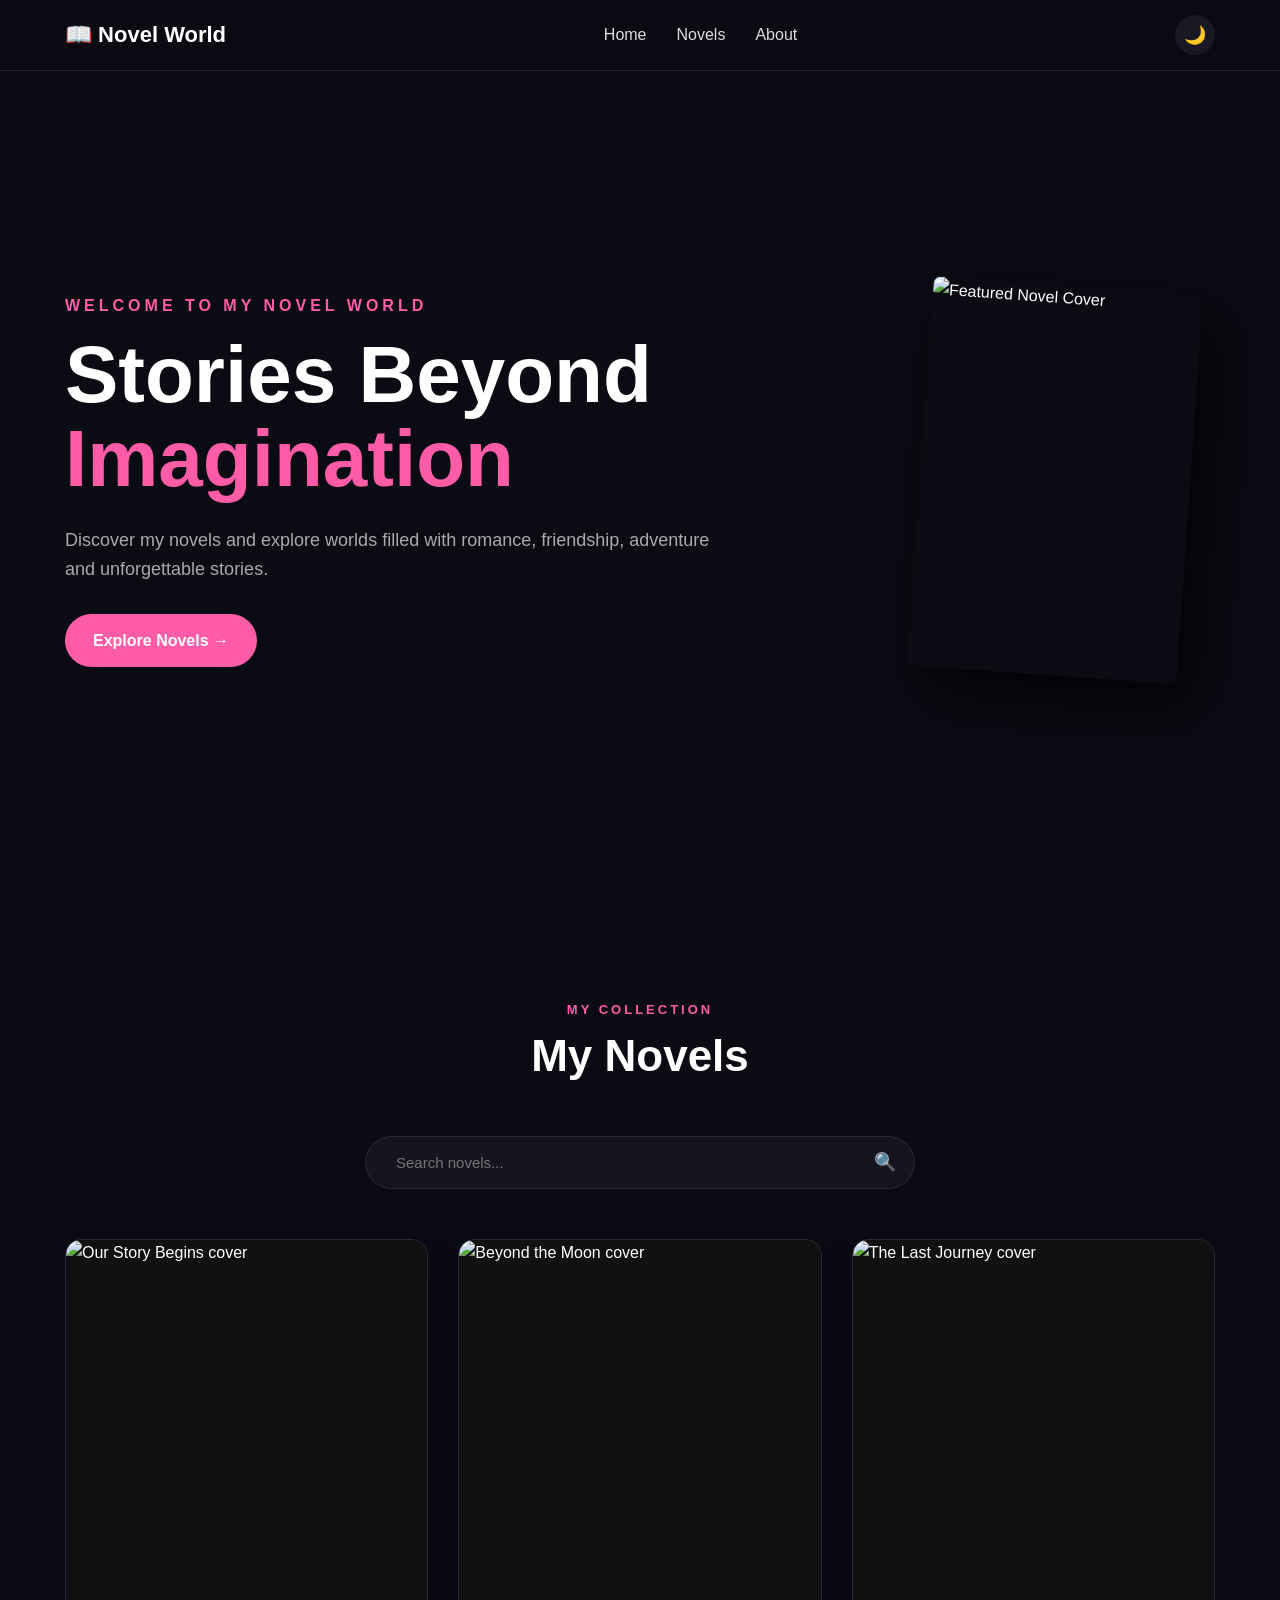
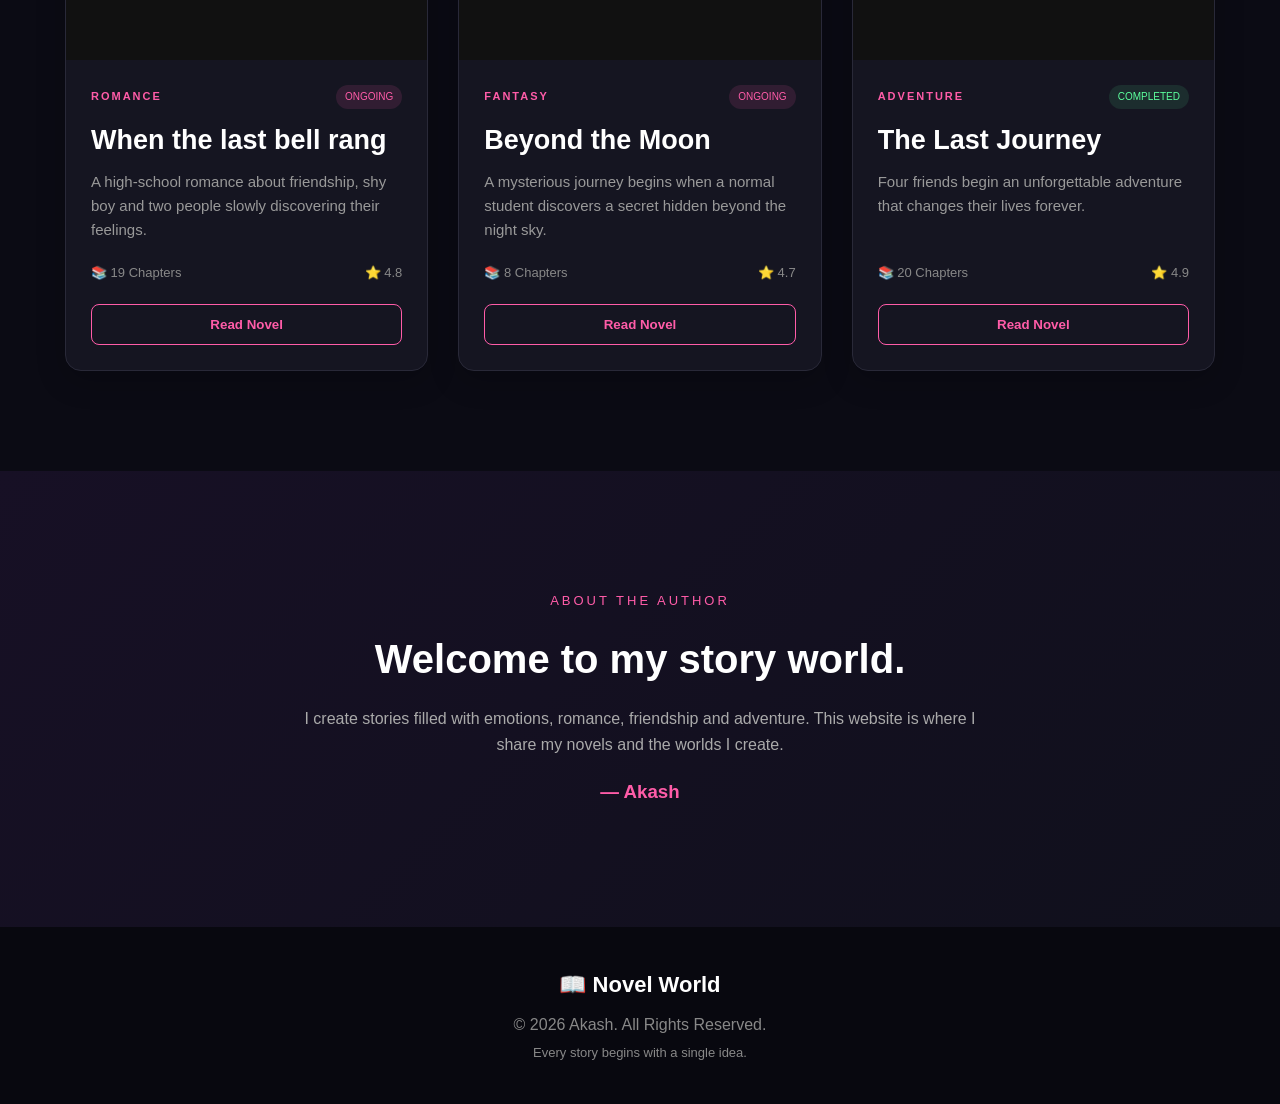
==== commit be046b43: "Add files via upload" ====
--- a/index.html
+++ b/index.html
@@ -11,10 +11,8 @@
 </head>
 
 <body>
-
-    <!-- Cherry Blossom Particle Layer -->
-    <div id="cherry-blossoms"></div>
-
+  <!-- Cherry Blossom Particle Layer -->
+<div id="cherry-blossoms"></div>
 
     <!-- ================= NAVBAR ================= -->
 
@@ -103,7 +101,9 @@
 
         <!-- ================= NOVELS ================= -->
 
-        <section id="novels" class="section">
+        <section
+            id="novels"
+            class="section">
 
             <div class="section-title">
 
@@ -135,22 +135,22 @@
             </div>
 
 
-            <!-- ================= NOVEL CARDS ================= -->
+            <!-- NOVEL CARDS -->
 
             <div
                 id="novelContainer"
                 class="novel-container">
 
 
-                <!-- ================= NOVEL 1 ================= -->
+                <!-- NOVEL 1 -->
 
                 <article class="novel-card">
 
                     <div class="novel-cover">
 
                         <img
-                            src="file_00000000d540820791bed1ce25567cfc.png"
-                            alt="When the Last Bell Rang">
+                            src="images/novel1.jpg"
+                            alt="Our Story Begins cover">
 
                     </div>
 
@@ -163,21 +163,21 @@
                                 ROMANCE
                             </span>
 
-                            <span class="status completed">
-                                COMPLETED
+                            <span class="status">
+                                ONGOING
                             </span>
 
                         </div>
 
 
                         <h3>
-                            When the Last Bell Rang
+                            When the last bell rang
                         </h3>
 
 
                         <p>
                             A high-school romance about
-                            friendship, a shy high-school boy,
+                            friendship, shy boy
                             and two people slowly discovering
                             their feelings.
                         </p>
@@ -196,11 +196,9 @@
                         </div>
 
 
-                        <!-- FIXED BUTTON -->
-
                         <button
                             class="read-btn"
-                            data-page="whenthelastbellrang.html">
+                            data-novel="when the last bell rang">
 
                             Read Novel
 
@@ -211,7 +209,7 @@
                 </article>
 
 
-                <!-- ================= NOVEL 2 ================= -->
+                <!-- NOVEL 2 -->
 
                 <article class="novel-card">
 
@@ -219,7 +217,7 @@
 
                         <img
                             src="images/novel2.jpg"
-                            alt="Beyond the Moon">
+                            alt="Beyond the Moon cover">
 
                     </div>
 
@@ -232,8 +230,8 @@
                                 FANTASY
                             </span>
 
-                            <span class="status completed">
-                                COMPLETED
+                            <span class="status">
+                                ONGOING
                             </span>
 
                         </div>
@@ -267,7 +265,7 @@
 
                         <button
                             class="read-btn"
-                            data-page="beyond-the-moon.html">
+                            data-novel="Beyond the Moon">
 
                             Read Novel
 
@@ -278,7 +276,7 @@
                 </article>
 
 
-                <!-- ================= NOVEL 3 ================= -->
+                <!-- NOVEL 3 -->
 
                 <article class="novel-card">
 
@@ -286,7 +284,7 @@
 
                         <img
                             src="images/novel3.jpg"
-                            alt="The Last Journey">
+                            alt="The Last Journey cover">
 
                     </div>
 
@@ -299,8 +297,8 @@
                                 ADVENTURE
                             </span>
 
-                            <span class="status">
-                                ONGOING
+                            <span class="status completed">
+                                COMPLETED
                             </span>
 
                         </div>
@@ -309,414 +307,115 @@
                         <h3>
                             The Last Journey
                         </h3>
-<!DOCTYPE html>  <html lang="en">  <head>  
-    <meta charset="UTF-8">  
-    <meta name="viewport" content="width=device-width, initial-scale=1.0">  <title>Akash's Novel World</title>  
-
-<link rel="stylesheet" href="style.css">
-
-</head>  <body>  
-  <!-- Cherry Blossom Particle Layer -->  
-<div id="cherry-blossoms"></div>  <!-- ================= NAVBAR ================= -->  
-
-<header>  
-
-    <nav class="navbar">  
-
-        <a href="#home" class="logo">  
-            📖 Novel World  
-        </a>  
-
-        <ul class="nav-links">  
-
-            <li>  
-                <a href="#home">Home</a>  
-            </li>  
-
-            <li>  
-                <a href="#novels">Novels</a>  
-            </li>  
-
-            <li>  
-                <a href="#about">About</a>  
-            </li>  
-
-        </ul>  
-
-        <button  
-            id="themeBtn"  
-            class="theme-btn"  
-            aria-label="Change theme">  
-            🌙  
-        </button>  
-
-    </nav>  
-
-</header>  
-
-
-<!-- ================= HERO ================= -->  
-
-<main>  
-
-    <section id="home" class="hero">  
-
-        <div class="hero-content">  
-
-            <p class="welcome">  
-                WELCOME TO MY NOVEL WORLD  
-            </p>  
-
-            <h1>  
-                Stories Beyond  
-                <span>Imagination</span>  
-            </h1>  
-
-            <p class="hero-description">  
-                Discover my novels and explore worlds  
-                filled with romance, friendship,  
-                adventure and unforgettable stories.  
-            </p>  
-
-            <a  
-                href="#novels"  
-                class="main-btn">  
-                Explore Novels →  
-            </a>  
-
-        </div>  
-
-
-        <div class="hero-book">  
-
-            <div class="featured-cover">  
-
-                <img  
-                    src="images/novel1.jpg"  
-                    alt="Featured Novel Cover">  
-
-            </div>  
-
-        </div>  
-
-    </section>  
-
-
-    <!-- ================= NOVELS ================= -->  
-
-    <section  
-        id="novels"  
-        class="section">  
-
-        <div class="section-title">  
-
-            <p>  
-                MY COLLECTION  
-            </p>  
-
-            <h2>  
-                My Novels  
-            </h2>  
-
-        </div>  
-
-
-        <!-- SEARCH -->  
-
-        <div class="search-box">  
-
-            <input  
-                type="search"  
-                id="searchInput"  
-                placeholder="Search novels..."  
-                autocomplete="off">  
-
-            <span>  
-                🔍  
-            </span>  
-
-        </div>  
-
-
-        <!-- NOVEL CARDS -->  
-
-        <div  
-            id="novelContainer"  
-            class="novel-container">  
-
-
-            <!-- NOVEL 1 -->  
-
-            <article class="novel-card">  
-
-                <div class="novel-cover">  
-
-                    <img  
-                        src="file_00000000d540820791bed1ce25567cfc.png"  
-                        alt="whenthelastbellrang.html">  
-
-                </div>  
-
-
-                <div class="novel-info">  
-
-                    <div class="novel-top">  
-
-                        <span class="genre">  
-                            ROMANCE  
-                        </span>  
-
-                        <span class="status completed">  
-                            COMPLETED  
-                        </span>  
-
-                    </div>  
-
-
-                    <h3>  
-                        When the Last Bell Rang  
-                    </h3>  
-
-
-                    <p>  
-                        A high-school romance about  
-                        friendship,shy highschool boy,  
-                        and two people slowly discovering  
-                        their feelings.  
-                    </p>  
-
-
-                    <div class="novel-meta">  
-
-                        <span>  
-                            📚 19 Chapters  
-                        </span>  
-
-                        <span>  
-                            ⭐ 4.8  
-                        </span>  
-
-                    </div>  
-
-
-                    <button  
-                        class="read-btn"  
-                        data-novel="whenthelastbellrang.html">  
-
-                        Read Novel  
-
-                    </button>  
-
-                </div>  
-
-            </article>  
-
-
-            <!-- NOVEL 2 -->  
-
-            <article class="novel-card">  
-
-                <div class="novel-cover">  
-
-                    <img  
-                        src="images/novel2.jpg"  
-                        alt="Beyond the Moon cover">  
-
-                </div>  
-
-
-                <div class="novel-info">  
-
-                    <div class="novel-top">  
-
-                        <span class="genre">  
-                            FANTASY  
-                        </span>  
-
-                        <span class="status completed">  
-                            COMPLETED  
-                        </span>  
-
-                    </div>  
-
-
-                    <h3>  
-                        Beyond the Moon  
-                    </h3>  
-
-
-                    <p>  
-                        A mysterious journey begins  
-                        when a normal student discovers  
-                        a secret hidden beyond the  
-                        night sky.  
-                    </p>  
-
-
-                    <div class="novel-meta">  
-
-                        <span>  
-                            📚 8 Chapters  
-                        </span>  
-
-                        <span>  
-                            ⭐ 4.7  
-                        </span>  
-
-                    </div>  
-
-
-                    <button  
-                        class="read-btn"  
-                        data-novel="Beyond the Moon">  
-
-                        Read Novel  
-
-                    </button>  
-
-                </div>  
-
-            </article>  
-
-
-            <!-- NOVEL 3 -->  
-
-            <article class="novel-card">  
-
-                <div class="novel-cover">  
-
-                    <img  
-                        src="images/novel3.jpg"  
-                        alt="The Last Journey cover">  
-
-                </div>  
-
-
-                <div class="novel-info">  
-
-                    <div class="novel-top">  
-
-                        <span class="genre">  
-                            ADVENTURE  
-                        </span>  
-
-                        <span class="status ">  
-                            Ongoing  
-                        </span>  
-
-                    </div>  
-
-
-                    <h3>  
-                        The Last Journey  
-                    </h3>  
-
-
-                    <p>  
-                        Four friends begin an  
-                        unforgettable adventure  
-                        that changes their lives  
-                        forever.  
-                    </p>  
-
-
-                    <div class="novel-meta">  
-
-                        <span>  
-                            📚 20 Chapters  
-                        </span>  
-
-                        <span>  
-                            ⭐ 4.9  
-                        </span>  
-
-                    </div>  
-
-
-                    <button  
-                        class="read-btn"  
-                        data-novel="The Last Journey">  
-
-                        Read Novel  
-
-                    </button>  
-
-                </div>  
-
-            </article>  
-
-
-        </div>  
-
-
-        <!-- NO SEARCH RESULT -->  
-
-        <p  
-            id="noResults"  
-            class="no-results">  
-
-            No novels found.  
-
-        </p>  
-
-    </section>  
-
-
-    <!-- ================= ABOUT ================= -->  
-
-    <section  
-        id="about"  
-        class="about">  
-
-        <div class="about-content">  
-
-            <p>  
-                ABOUT THE AUTHOR  
-            </p>  
-
-            <h2>  
-                Welcome to my story world.  
-            </h2>  
-
-            <p>  
-                I create stories filled with  
-                emotions, romance, friendship  
-                and adventure.  
-
-                This website is where I share  
-                my novels and the worlds I create.  
-            </p>  
-
-            <h3>  
-                — Akash  
-            </h3>  
-
-        </div>  
-
-    </section>  
-
-</main>  
-
-
-<!-- ================= FOOTER ================= -->  
-
-<footer>  
-
-    <div class="logo">  
-        📖 Novel World  
-    </div>  
-
-    <p>  
-        © 2026 Akash. All Rights Reserved.  
-    </p>  
-
-    <p class="footer-text">  
-        Every story begins with a single idea.  
-    </p>  
-
-</footer>  
-
-
-<script src="script.js"></script>
-
-</body>  </html>
+
+
+                        <p>
+                            Four friends begin an
+                            unforgettable adventure
+                            that changes their lives
+                            forever.
+                        </p>
+
+
+                        <div class="novel-meta">
+
+                            <span>
+                                📚 20 Chapters
+                            </span>
+
+                            <span>
+                                ⭐ 4.9
+                            </span>
+
+                        </div>
+
+
+                        <button
+                            class="read-btn"
+                            data-novel="The Last Journey">
+
+                            Read Novel
+
+                        </button>
+
+                    </div>
+
+                </article>
+
+
+            </div>
+
+
+            <!-- NO SEARCH RESULT -->
+
+            <p
+                id="noResults"
+                class="no-results">
+
+                No novels found.
+
+            </p>
+
+        </section>
+
+
+        <!-- ================= ABOUT ================= -->
+
+        <section
+            id="about"
+            class="about">
+
+            <div class="about-content">
+
+                <p>
+                    ABOUT THE AUTHOR
+                </p>
+
+                <h2>
+                    Welcome to my story world.
+                </h2>
+
+                <p>
+                    I create stories filled with
+                    emotions, romance, friendship
+                    and adventure.
+
+                    This website is where I share
+                    my novels and the worlds I create.
+                </p>
+
+                <h3>
+                    — Akash
+                </h3>
+
+            </div>
+
+        </section>
+
+    </main>
+
+
+    <!-- ================= FOOTER ================= -->
+
+    <footer>
+
+        <div class="logo">
+            📖 Novel World
+        </div>
+
+        <p>
+            © 2026 Akash. All Rights Reserved.
+        </p>
+
+        <p class="footer-text">
+            Every story begins with a single idea.
+        </p>
+
+    </footer>
+
+
+    <script src="script.js"></script>
+
+</body>
+
+</html>
